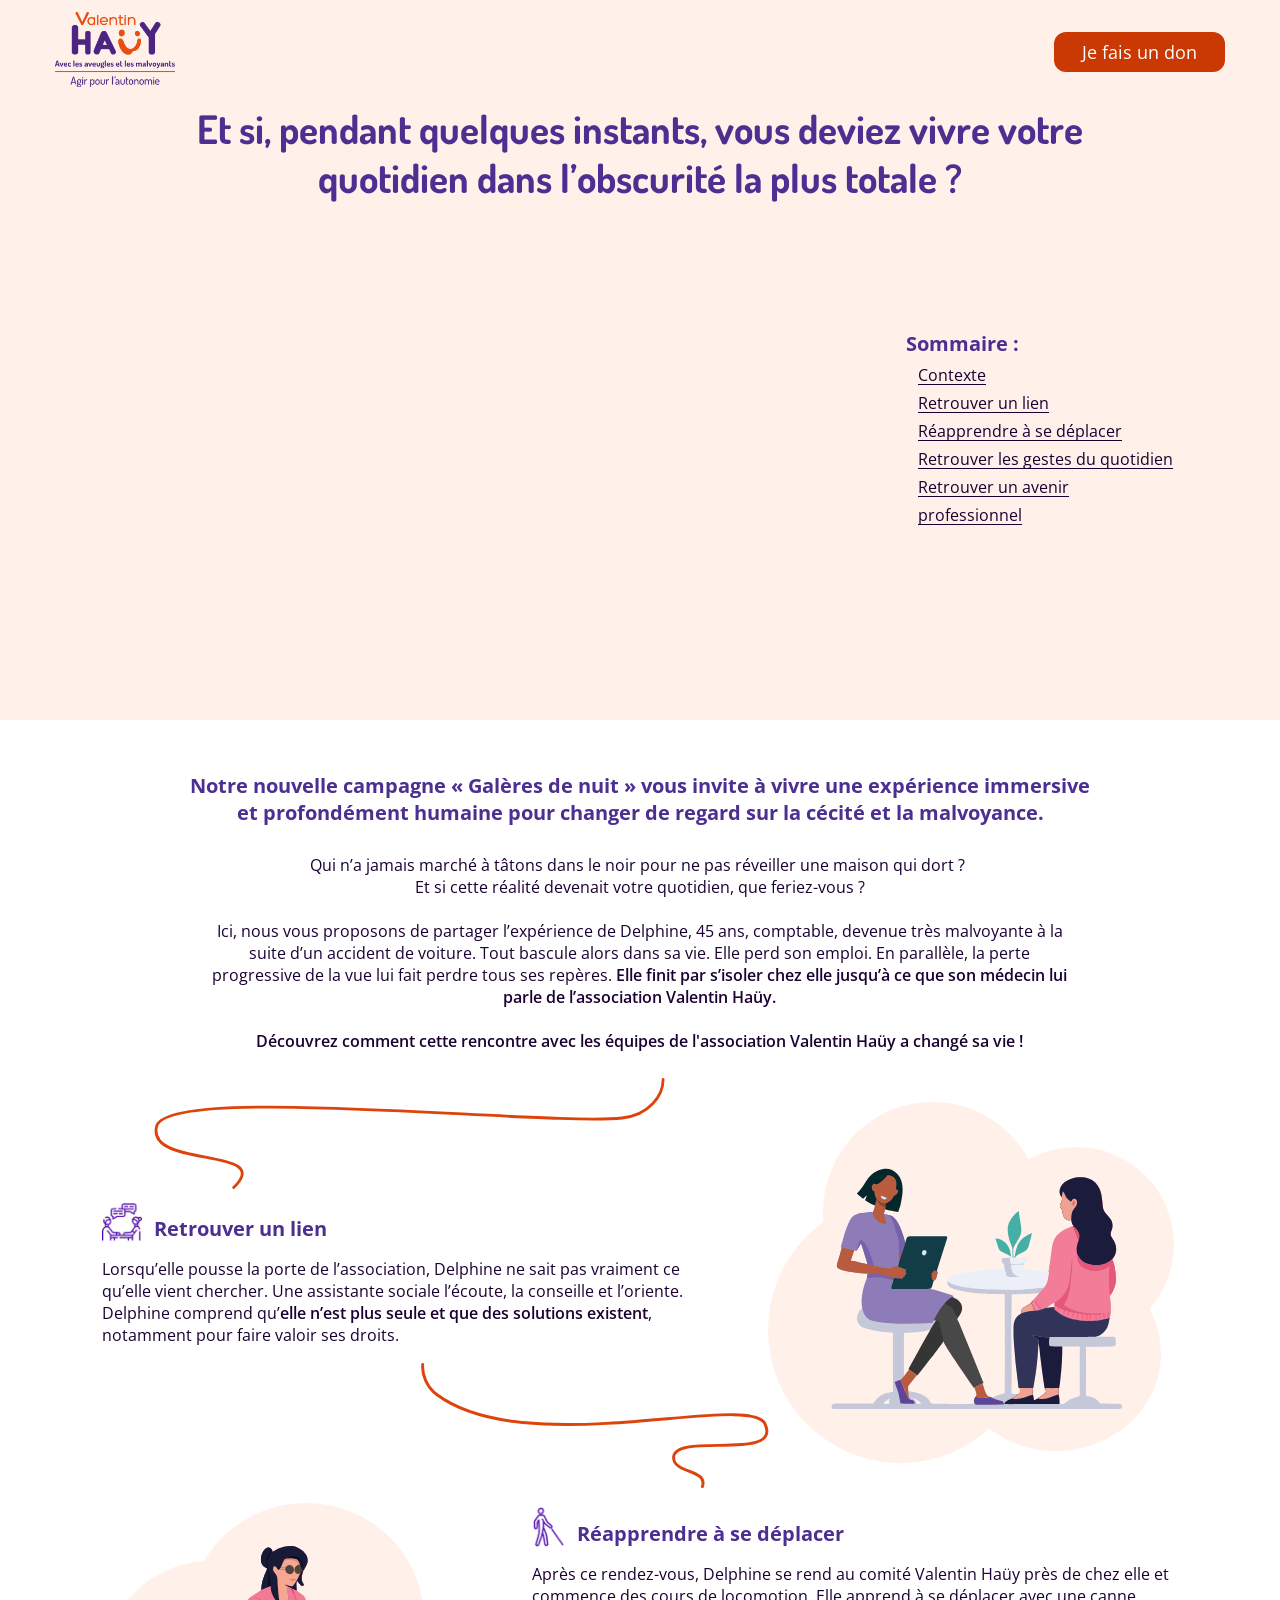
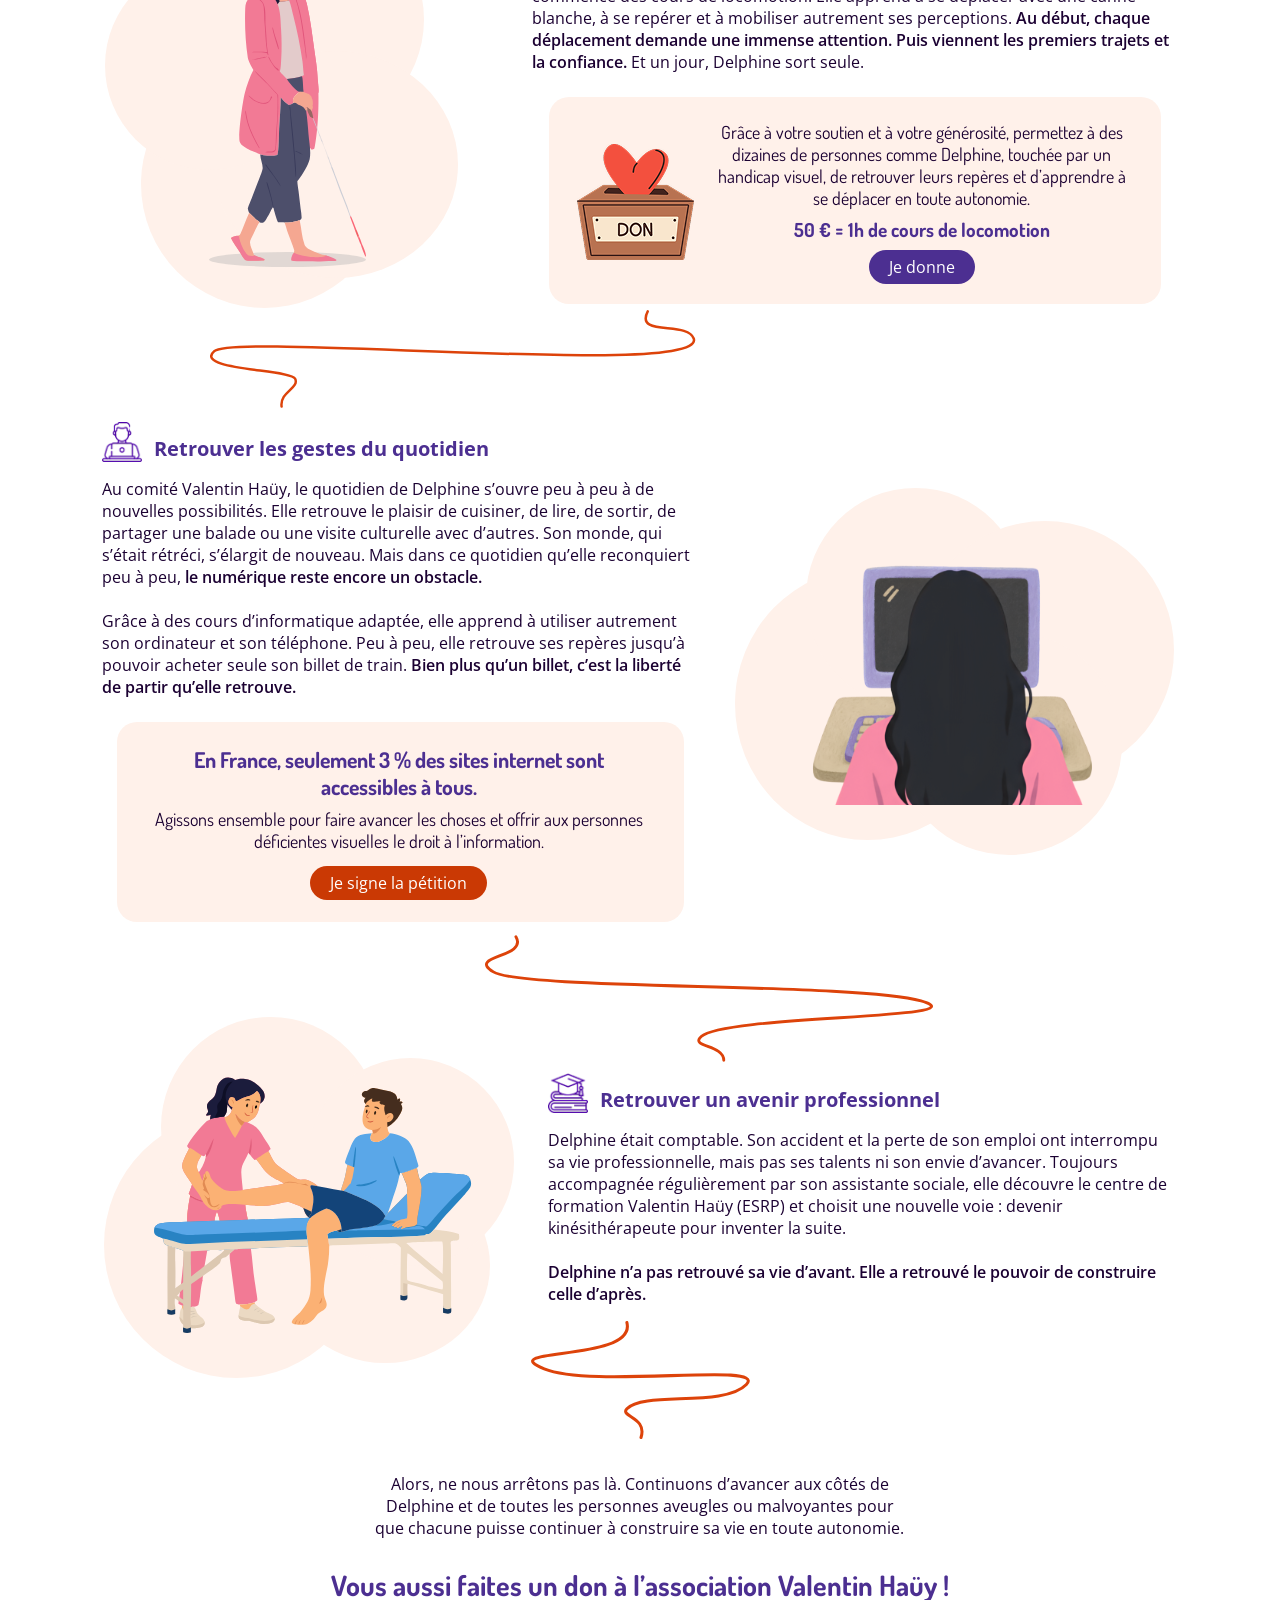
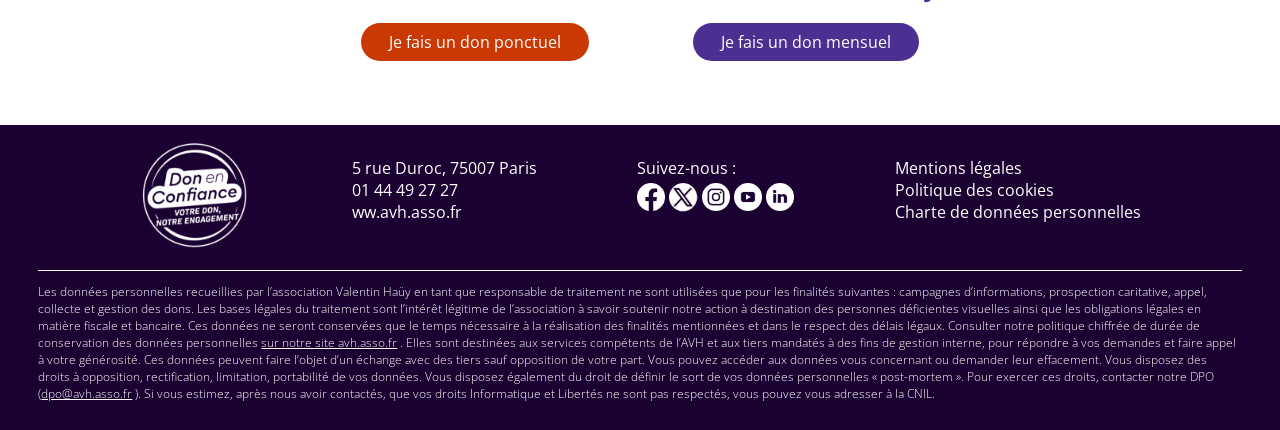
==== index.html @ 4e35b201 "Add files via upload" ====
<!DOCTYPE html>
<html lang="fr">
<head>
    <meta charset="UTF-8">
    <meta name="viewport" content="width=device-width, initial-scale=1.0">
    <link rel="preconnect" href="https://fonts.googleapis.com">
    <link rel="preconnect" href="https://fonts.gstatic.com" crossorigin>
    <link href="https://fonts.googleapis.com/css2?family=Open+Sans:ital,wght@0,300..800;1,300..800&display=swap" rel="stylesheet">
    <link href="https://fonts.googleapis.com/css2?family=Dosis:wght@200..800&display=swap" rel="stylesheet">
    <link rel="stylesheet" href="style.css">
    <link rel="stylesheet" href="footer/footer.css">
    <link rel="icon" href="assets/favicon.ico">

    <title>???? | Association Valentin Haüy</title>
    <meta
      name="description"
      content="????"
    />

    <!-- Google Tag Manager -->
    <script>(function(w,d,s,l,i){w[l]=w[l]||[];w[l].push({'gtm.start': new Date().getTime(),event:'gtm.js'});var f=d.getElementsByTagName(s)[0], j=d.createElement(s),dl=l!='dataLayer'?'&l='+l:'';j.async=true;j.src='https://www.googletagmanager.com/gtm.js?id='+i+dl;f.parentNode.insertBefore(j,f);})(window,document,'script','dataLayer','GTM-KRHSFTT');</script>
    <!-- End Google Tag Manager -->

    <!-- Matomo Tag Manager -->
    <script>
    var _mtm = window._mtm = window._mtm || [];
    _mtm.push({'mtm.startTime': (new Date().getTime()), 'event': 'mtm.Start'});
    (function() {
        var d=document, g=d.createElement('script'), s=d.getElementsByTagName('script')[0];
        g.async=true; g.src='https://cdn.matomo.cloud/avh.matomo.cloud/container_evc7kVnn.js'; s.parentNode.insertBefore(g,s);
    })();
    </script>
    <!-- End Matomo Tag Manager -->
</head>

<!-- Script pour le sommaire -->
<script>
document.addEventListener("DOMContentLoaded", () => {
    const hero = document.querySelector(".hero");
    const summary = document.querySelector(".summary");

    if (!hero || !summary) return;

    // Réserver l'espace occupé initialement par le sommaire
    const placeholder = document.createElement("div");
    placeholder.className = "summary-placeholder";

    summary.parentNode.insertBefore(placeholder, summary);

    function updatePlaceholderSize() {
        if (!summary.classList.contains("is-floating")) {
            placeholder.style.width = `${summary.offsetWidth}px`;
            placeholder.style.height = `${summary.offsetHeight}px`;
        }
    }

    window.addEventListener("resize", updatePlaceholderSize);

    // Création du bouton burger dans le sommaire existant
    const button = document.createElement("button");
    button.type = "button";
    button.className = "summary-toggle";
    button.setAttribute("aria-expanded", "false");
    button.setAttribute("aria-label", "Ouvrir le sommaire");

    button.innerHTML = `
        <span class="burger-icon" aria-hidden="true">
            <span></span>
            <span></span>
            <span></span>
        </span>
    `;

    summary.insertBefore(button, summary.firstChild);

    function closeMenu() {
        summary.classList.remove("is-open");
        button.setAttribute("aria-expanded", "false");
        button.setAttribute("aria-label", "Ouvrir le sommaire");
    }

    button.addEventListener("click", () => {
        const isOpen = summary.classList.toggle("is-open");

        button.setAttribute("aria-expanded", String(isOpen));
        button.setAttribute(
            "aria-label",
            isOpen ? "Fermer le sommaire" : "Ouvrir le sommaire"
        );
    });

    // Fermeture après sélection d'une section
    summary.querySelectorAll("a").forEach(link => {
        link.addEventListener("click", closeMenu);
    });

    // Fermeture avec la touche Échap
    document.addEventListener("keydown", event => {
        if (event.key === "Escape") {
            closeMenu();
        }
    });

    // Fermeture au clic en dehors du sommaire
    document.addEventListener("click", event => {
        if (!summary.contains(event.target)) {
            closeMenu();
        }
    });

    function updateSummary() {
        const heroBottom = hero.getBoundingClientRect().bottom;

        const threshold = window.innerHeight * 0.15;

        const shouldFloat = heroBottom < threshold;

        if (shouldFloat && !summary.classList.contains("is-floating")) {
            placeholder.style.width = `${summary.offsetWidth}px`;
            placeholder.style.height = `${summary.offsetHeight}px`;
        }

        summary.classList.toggle("is-floating", shouldFloat);
        placeholder.classList.toggle("is-active", shouldFloat);

        if (!shouldFloat) {
            closeMenu();
        }
    }

    window.addEventListener("scroll", updateSummary, {
        passive: true
    });

    window.addEventListener("resize", updateSummary);

    updateSummary();
});
</script>

<body>
    <!-- Google Tag Manager (noscript) -->
    <noscript><iframe src="https://www.googletagmanager.com/ns.html?id=GTM-KRHSFTT" height="0" width="0" style="display:none;visibility:hidden"></iframe></noscript>
    <!-- End Google Tag Manager (noscript) -->

    <header>
        <a href="https://www.avh.asso.fr/" target='_blank'><img class="logo" src="assets/logo_avh.png" alt="Association Valentin Haüy, avec les aveugles et les malvoyants. Agir pour l'autonomie ! Lien vers le site institutionnel" /></a>
        <a class="CTA" href="https://donner.avh.asso.fr/ponctuel/?from=W26GDN&utm_source=lp&utm_medium=organic&utm_campaign=vmv26">Je fais un don</a>
    </header>

    <main>
        <section class="hero">
            <h1>Et si, pendant quelques instants, vous deviez vivre votre quotidien dans l’obscurité la plus totale ?</h1>
            <div class="divHero">
                <div class="videoContainer">
                    <iframe src="https://www.youtube.com/embed/LuMFayewsgA?si=A-cmBnFm6BxBQWmS" title="YouTube video player" frameborder="0" allow="accelerometer; autoplay; clipboard-write; encrypted-media; gyroscope; picture-in-picture; web-share" referrerpolicy="strict-origin-when-cross-origin" allowfullscreen></iframe>  
                </div> 
                <div class="summary" id="summary">
                    <h2>Sommaire :</h2>
                    <ul>
                        <li><a href="#contexte">Contexte</a></li>
                        <li><a href="#refindLink">Retrouver un lien</a></li>
                        <li><a href="#reWalk">Réapprendre à se déplacer</a></li>
                        <li><a href="#reEverydayLife">Retrouver les gestes du quotidien</a></li>
                        <li><a href="#reWork">Retrouver un avenir professionnel</a></li>
                    </ul>
                </div>
            </div>
        </section>

        <section class="contexte" id="contexte">
            <p class="textTransition">
                Notre nouvelle campagne « Galères de nuit » vous invite à vivre une expérience immersive et profondément humaine pour changer de regard sur la cécité et la malvoyance.
            </p>
            <p>Qui n’a jamais marché à tâtons dans le noir pour ne pas réveiller une maison qui dort ? 
                <br>Et si cette réalité devenait votre quotidien, que feriez-vous ?
            <br>
            <br>Ici, nous vous proposons de partager l’expérience de Delphine, 45 ans, comptable, devenue très malvoyante à la suite d’un accident de voiture. Tout bascule alors dans sa vie. Elle perd son emploi. En parallèle, la perte progressive de la vue lui fait perdre tous ses repères. <span class="textGras">Elle finit par s’isoler chez elle jusqu’à ce que son médecin lui parle de l’association Valentin Haüy.</span>
            <br>
            <br>
            <span class="textGras">Découvrez comment cette rencontre avec les équipes de l'association Valentin Haüy a changé sa vie !</span></p>
        </section>

        <section class="refindLink" id="refindLink">
            <div class="textContainer">
                <div class="titleContainer">
                    <img src="assets/retrouverlien.png" alt="">
                    <h2>Retrouver un lien</h2>
                </div>
                <p>Lorsqu’elle pousse la porte de l’association, Delphine ne sait pas vraiment ce qu’elle vient chercher. Une assistante sociale l’écoute, la conseille et l’oriente. Delphine comprend qu’<span class="textGras">elle n’est plus seule et que des solutions existent</span>, notamment pour faire valoir ses droits.</p>
                <a href="#summary" class="skip-to-summary"> Retour au sommaire</a>
            </div>
            <img src="assets/illu_lien.svg" alt="" class="illu">
        </section>

        <section class="reWalk" id="reWalk">
            <img src="assets/illu_deplacer.svg" alt="" class="illu">
            <div class="textContainer">
                <div class="titleContainer">
                    <img src="assets/sedeplacer.png" alt="">
                    <h2>Réapprendre à se déplacer</h2>
                </div>
                <p>Après ce rendez-vous, Delphine se rend au comité Valentin Haüy près de chez elle et commence des cours de locomotion. Elle apprend à se déplacer avec une canne blanche, à se repérer et à mobiliser autrement ses perceptions. <span class="textGras">Au début, chaque déplacement demande une immense attention. Puis viennent les premiers trajets et la confiance.</span> Et un jour, Delphine sort seule.</p>
                <div class="donContainer">
                    <img src="assets/illu_don.png" alt="">
                    <div class="textDon">
                        <p>Grâce à votre soutien et à votre générosité, permettez à des dizaines de personnes comme Delphine, touchée par un handicap visuel, de retrouver leurs repères et d’apprendre à se déplacer en toute autonomie.</p>
                        <p class="equivalence">50 € = 1h de cours de locomotion</p>
                        <a href="https://donner.avh.asso.fr/ponctuel/?from=W26GDN&utm_source=lp&utm_medium=organic&utm_campaign=vmv26" class="CTA_secondaire CTA_violet">Je donne</a>
                    </div>
                </div>
                <a href="#summary" class="skip-to-summary"> Retour au sommaire</a>
            </div>
        </section>

        <section class="reEverydayLife" id="reEverydayLife">
            <div class="textContainer">
                <div class="titleContainer">
                    <img src="assets/gestesquotidien.png" alt="">
                    <h2>Retrouver les gestes du quotidien</h2>
                </div>
                <p>
                    Au comité Valentin Haüy, le quotidien de Delphine s’ouvre peu à peu à de nouvelles possibilités. Elle retrouve le plaisir de cuisiner, de lire, de sortir, de partager une balade ou une visite culturelle avec d’autres. Son monde, qui s’était rétréci, s’élargit de nouveau. Mais dans ce quotidien qu’elle reconquiert peu à peu, <span class="textGras">le numérique reste encore un obstacle.</span> 
                    <br>
                    <br>
                    Grâce à des cours d’informatique adaptée, elle apprend à utiliser autrement son ordinateur et son téléphone. Peu à peu, elle retrouve ses repères jusqu’à pouvoir acheter seule son billet de train. <span class="textGras">Bien plus qu’un billet, c’est la liberté de partir qu’elle retrouve.</span>
                </p>
                <div class="petitionContainer">
                    <p class="titlePetition">En France, seulement 3 % des sites internet sont accessibles à tous.</p>
                    <p>Agissons ensemble pour faire avancer les choses et offrir aux personnes déficientes visuelles le droit à l’information.</p>
                    <a href="https://sensibiliser.avh.asso.fr/moyen-age-captcha/?utm_source=lp&utm_medium=organic&utm_campaign=vmv26" class="CTA_secondaire CTA_orange">Je signe la pétition</a>
                </div>
                <a href="#summary" class="skip-to-summary"> Retour au sommaire</a>
            </div>
            <img src="assets/illu_quotidien.svg" alt="" class="illu">
        </section>

        <section class="reWork" id="reWork">
            <img src="assets/illu_work.svg" alt="" class="illu">
            <div class="textContainer">
                <div class="titleContainer">
                    <img src="assets/seformer.png" alt="">
                    <h2>Retrouver un avenir professionnel</h2>
                </div>
                <p>
                    Delphine était comptable. Son accident et la perte de son emploi ont interrompu sa vie professionnelle, mais pas ses talents ni son envie d’avancer. Toujours accompagnée régulièrement par son assistante sociale, elle découvre le centre de formation Valentin Haüy (ESRP) et choisit une nouvelle voie : devenir kinésithérapeute pour inventer la suite.
                    <br>
                    <br>
                    <span class="textGras">Delphine n’a pas retrouvé sa vie d’avant. Elle a retrouvé le pouvoir de construire celle d’après.</span>
                </p>
            </div>
        </section>

        <section class="action">
            <p>Alors, ne nous arrêtons pas là. Continuons d’avancer aux côtés de Delphine et de toutes les personnes aveugles ou malvoyantes pour que chacune puisse continuer à construire sa vie en toute autonomie.</p>
            <h2>Vous aussi faites un don à l’association Valentin Haüy !</h2>
            <div class="actionContainer">
                <a href="https://donner.avh.asso.fr/ponctuel/?from=W26GDN&utm_source=lp&utm_medium=organic&utm_campaign=vmv26" class="CTA_secondaire CTA_orange">Je fais un don ponctuel</a>
                <img src="assets/illu_Don.png" alt="">
                <a href="https://donner.avh.asso.fr/regulier/?from=W26GDN&utm_medium=lp&utm_source=organic&utm_campaign=vmv26" class="CTA_secondaire CTA_violet">Je fais un don mensuel</a>
            </div> 
        </section>
    </main>

    <footer data-include="footer/footer.html"></footer>

    <script>
        document.querySelectorAll('[data-include]').forEach(async element => {
            try {
                const response = await fetch(element.dataset.include);

                if (!response.ok) {
                    throw new Error(`Impossible de charger ${element.dataset.include}`);
                }

                element.innerHTML = await response.text();
            } catch (error) {
                console.error(error);
            }
        });
    </script>

</body>
</html>
---- style.css ----
:root {
    /* Variables couleurs */
    --color-white: #ffffff;
    --color-black: #1B0132;

    --color-orange: #CA3904;
    --color-orange-bg: #FFF1EA;

    --color-violet-1: #4C2F91;

    /* Variables typo */
    --typo-h1: 2.45rem;
    --typo-h2: 1.25rem;

    --typo-h1-mid:2.2rem;
    --typo-h1-tel: 1.7rem;
}

*,
*::after,
*::before {
    box-sizing: border-box;
    scroll-behavior: smooth;
}

body {
    margin: 0;
    font-family: "Open Sans", sans-serif;
    color: var(--color-black);
}

.textGras {
    font-weight: 600;
}

.skip-to-summary {
    position: absolute;
    width: 1px;
    height: 1px;
    padding: 0;
    margin: -1px;
    overflow: hidden;
    clip-path: inset(50%);
    white-space: nowrap;
    border: 0;
}

.skip-to-summary:focus {
    position: static;
    display: inline-block;
    width: auto;
    height: auto;
    margin: 12px 0;
    overflow: visible;
    clip-path: none;
    white-space: normal;
}


/* --- Header --- */
header {
    background-color: var(--color-orange-bg);
    display: flex;
    align-items: center;
    justify-content: space-between;
    padding: 12px 4.3% 12px 4.3%;
    position: sticky;
    top: 0;
    z-index: 10;
}

header img {
    width: 120px;
}

header .CTA {
    background-color: var(--color-orange);
    color: var(--color-white);
    text-decoration: none;
    border-radius: 12px;
    padding: 8px 28px;
    font-size: 1.125rem;
}

    /* Responsive */
    @media (max-width: 380px) {
        header .CTA {
            padding: 8px 16px;
            text-align: center;
        }

        header img {
            width: 100px;
        }
    }

    @media (max-width: 280px) {
        header {
            gap: 20px;
        }
    }
/* --- End Header --- */


/* --- Hero --- */
.hero {
    background-color: var(--color-orange-bg);
    padding: 0 100px 48px 100px;

}

h1 {
    font-family: "Dosis", sans-serif;
    font-size: var(--typo-h1);
    color: var(--color-violet-1);
    margin: auto;
    margin-top: 0;
    margin-bottom: 44px;
    text-align: center;
    width: 85%;
}

.divHero {
    display: flex;
    flex-direction: row;
    justify-content: center;
    align-items: flex-start;
    gap: 46px;
}

.videoContainer {
    width: 70%;
    aspect-ratio: 16 / 9;
}

.videoContainer iframe {
    border-radius: 15px;
    width: 100%;
    height: 98%;
}

.summary {
    width: 25%;
    margin-top: 84px;
}

.summary h2 {
    color: var(--color-violet-1);
    font-family: "Open Sans", sans-serif;
    font-size: 1.25rem;
    margin-top: 0;
    margin-bottom: 4px;
    width: fit-content;
}

.summary ul {
    margin: 0;
    list-style: none;
    padding-left: 12px;
}

.summary li a {
    text-decoration: underline;
    text-decoration-style: solid;
    text-decoration-thickness: 7%;
    text-underline-offset: 12%; /* 1.84px */
    color: var(--color-black);
    font-weight: 400;
    line-height: 28px;
}

/* Bouton burger : masqué dans le hero */
.summary-toggle {
    display: none;
}

/* Sommaire flottant fermé */
.summary.is-floating {
    position: fixed;
    top: 20%;
    right: 3%;
    transform: translateY(-50%);
    z-index: 1000;

    width: auto;
    max-width: calc(100vw - 24px);
    padding: 0;

    background: transparent;
    border-radius: 12px 0 0 12px;
    box-shadow: none;
}

/* Bouton burger */
.summary.is-floating .summary-toggle {
    display: flex;
    align-items: center;
    gap: 10px;

    padding: 12px;
    border: none;
    border-radius: 12px;

    background: #E7E1FA;
    color: var(--color-violet-1);

    font-family: "Open Sans", sans-serif;
    font-size: 14px;
    font-weight: 600;

    cursor: pointer;
    box-shadow: 0 4px 15px rgb(0 0 0 / 20%);
}

/* Icône burger */
.summary-toggle .burger-icon {
    display: flex;
    flex-direction: column;
    gap: 5px;
    flex-shrink: 0;
}

.summary-toggle .burger-icon span {
    display: block;
    width: 32px;
    height: 4px;
    background: currentColor;
    border-radius: 2px;
}

/* Sommaire replié : masquer le titre et les liens */
.summary.is-floating:not(.is-open) h2,
.summary.is-floating:not(.is-open) ul {
    display: none;
}

/* Sommaire déplié */
.summary.is-floating.is-open {
    width: 300px;
    padding: 16px 16px 20px 16px;
    background: white;
    border-radius: 12px;
    box-shadow: 0 4px 20px rgb(0 0 0 / 20%);
}

/* Bouton en haut du panneau ouvert */
.summary.is-floating.is-open .summary-toggle {
    width: 100%;
    justify-content: flex-start;
    border-radius: 8px;
    box-shadow: none;
    margin-bottom: 16px;
}

/* Conserver l'espace initial du sommaire */
.summary-placeholder {
    display: none;
    pointer-events: none;
}

.summary-placeholder.is-active {
    display: block;
}

    /* Responsive */
    @media (max-width: 1250px) {
        .hero {
            padding: 0 4.3% 48px 4.3%;
        }
    }

    @media (max-width: 1030px) {
        .hero {
            padding: 8px 4.3% 48px 4.3%;
        }

        h1 {
            font-size: var(--typo-h1-mid);
        }

        .videoContainer {
            width: 62%;
        }

        .summary {
            margin-top: 32px;
        }
    }

    @media (max-width: 935px) {
        .hero {
            padding: 12px 4.3% 48px 4.3%;
        }

        h1 {
            width: 100%;
        }

        .divHero {
            flex-direction: column;
            gap: 32px;
        }

        .videoContainer {
            width: 72%;
            margin: auto;
        }

        .summary {
            width: 80%;
            text-align: center;
            margin: auto;
        }

        .summary h2 {
            width: initial;
        }

        .summary.is-floating.is-open {
            text-align: left;
        }
    }

    @media (max-width: 800px) {
        .videoContainer {
            width: 90%;
        }
    }

    @media (max-width: 600px) {
        .hero {
            padding: 20px 4.3% 48px 4.3%;
        }

        h1 {
            font-size: var(--typo-h1-tel);
            margin-bottom: 32px;
        }

        .videoContainer {
            width: 100%;
        }
    }
    
/* --- End Hero --- */


/* --- Contexte --- */
.contexte {
    display: flex;
    padding: 52px 0 24px 0;
    flex-direction: column;
    align-items: center;
    gap: 28px;
    text-align: center;

    scroll-margin-top: 80px;
}

.contexte p {
    width: 56%;
    margin: 0;
}

.contexte .textTransition {
    color: var(--color-violet-1);
    text-align: center;
    font-family: "Open Sans", sans-serif;
    font-size: 1.25rem;
    font-weight: 700;
    width: 64%;
}

    /* Responsive */
    @media (max-width: 1300px) {
        .contexte p {
            width: 68%;
        }

        .contexte .textTransition {
            width: 72%;
        }
    }

    @media (max-width: 1030px) {
        .contexte {
            padding: 52px 4.3% 24px 4.3%;
        }

        .contexte p {
            width: 80%;
        }

        .contexte .textTransition {
            width: 96%;
        }
    }

    @media (max-width: 935px) {
        .contexte p {
            width: 96%;
        }

        .contexte .textTransition {
            width: 96%;
        }
    }

/* --- End Contexte --- */

.titleContainer {
    display: flex;
    gap: 12px;
    align-items: flex-end;
}

.titleContainer img {
    height: 40px;
}

h2 {
    font-size: var(--typo-h2);
    color: var(--color-violet-1);
    margin: 0;
}

.CTA_secondaire {
    padding: 6px 20px;
    border-radius: 42px;
    color: var(--color-white);
    text-decoration: none;
}

.CTA_orange {
    background-color: var(--color-orange);
}

.CTA_violet {
    background-color: var(--color-violet-1);
}

/* --- Retrouver lien --- */
.refindLink {
    display: flex;
    padding: 24px 8% 24px 8%;
    justify-content: space-between;
    align-items: center;
    position: relative;
    gap: 24px;

    scroll-margin-top: 20px;
}

.refindLink .textContainer {
    width: 56%;
}

.refindLink .textContainer::before {
    content: "";
    position: absolute;

    background-image: url("/assets/fils/fil1.svg");
    background-repeat: no-repeat;
    background-size: contain;
    background-position: center;

    width: 40vw;
    height: 115px;
    left: 12%;
    top: 0;
}

    /* Responsive */
    @media (max-width: 935px) {
        .refindLink {
            padding: 100px 8% 24px 8%;
            flex-direction: column-reverse;
        }

        .refindLink .textContainer {
            width: 85%;
        }

        .refindLink .textContainer::before {
            background-image: url("/assets/fils/fil1_tel.svg");
            width: 40vw;
            height: 90px;
            top: -4px;
            left: 30%;
        }
    }

    @media (max-width: 700px) {
        .refindLink .textContainer {
            width: 100%;
        }
    }

    @media (max-width: 550px) {
        .refindLink .illu {
            width: 90%;
        }

        .refindLink .textContainer::before {
            width: 52vw;
            left: 23%;
        }
    }
/* --- End Retrouver lien --- */

/* --- Réapprendre se déplacer --- */
.reWalk {
    display: flex;
    padding: 12px 8%;
    justify-content: space-between;
    align-items: center;
    gap: 32px;

    scroll-margin-top: 100px;
}

.reWalk .textContainer {
    width: 60%;
    position: relative;
}

.reWalk .textContainer::before {
    content: "";
    position: absolute;

    background-image: url("/assets/fils/fil2.svg");
    background-repeat: no-repeat;
    background-size: contain;
    background-position: center;

    width: 40vw;
    height: 125px;
    left: -30%;
    top: -144px;
}

.donContainer {
    background-color: var(--color-orange-bg);
    border-radius: 20px;
    display: flex;
    align-items: center;
    padding: 24px 32px 20px 28px;
    width: 95%;
    margin: auto;
    margin-top: 24px;
    gap: 20px;
}

.donContainer p {
    margin: 0;
    font-family: "Dosis", sans-serif;
    font-size: 1.125rem;
    text-align: center;
}

.textDon {
    display: flex;
    flex-direction: column;
    align-items: center;
    gap: 8px;
}

.donContainer p.equivalence {
    color: var(--color-violet-1);
    font-size: 1.2rem;
    font-weight: 700;
}

    /* Responsive */
    @media (max-width: 1115px) {
        .donContainer {
            padding: 20px 28px 24px 28px;
            flex-direction: column;
        }
    }

    @media (max-width: 935px) {
        .reWalk {
            flex-direction: column;
            gap: 24px;
            position: relative;
            padding-top: 80px;
        }

        .reWalk::before {
            content: "";
            position: absolute;

            background-image: url("/assets/fils/fil2_tel.svg");
            background-repeat: no-repeat;
            background-size: contain;
            background-position: center;

            width: 40vw;
            height: 90px;
            top: -20px;
            left: 30%;
        }

        .reWalk .textContainer {
            width: 85%;
        }

        .donContainer {
            margin-top: 32px;
        }

        .reWalk .textContainer::before {
            content: none;
        }
    }

    @media (max-width: 700px) {
        .reWalk .textContainer {
            width: 100%;
        }
    }

    @media (max-width: 470px) {
        .reWalk .illu {
            width: 90%;
        }
    }
/* --- End Réapprendre se déplacer --- */

/* --- Réapprendre gestes quotidien --- */
.reEverydayLife {
    display: flex;
    padding: 100px 8% 52px 8%;
    justify-content: space-between;
    align-items: center;
    gap: 32px;

    scroll-margin-top: 40px;
}

.reEverydayLife .textContainer {
    width: 56%;
    position: relative;
}

.reEverydayLife .textContainer::before {
    content: "";
    position: absolute;

    background-image: url("/assets/fils/fil3.svg");
    background-repeat: no-repeat;
    background-size: contain;
    background-position: center;

    width: 38vw;
    height: 115px;
    left: 18%;
    top: -120px;
}

.petitionContainer {
    background-color: var(--color-orange-bg);
    border-radius: 20px;
    padding: 24px 32px 28px 28px;
    width: 95%;
    margin: auto;
    margin-top: 24px;
    text-align: center;
}

.petitionContainer p {
    font-family: "Dosis", sans-serif;
    font-size: 1.125rem;
    margin: 0;
    margin-bottom: 20px;
}

.petitionContainer p.titlePetition {
    font-size: 1.35rem;
    font-weight: 700;
    color: var(--color-violet-1);
    margin-bottom: 8px;
}

    /* Responsive */
    @media (max-width: 1100px) {
        .reEverydayLife .illu {
            width: 44%;
        }
    }

    @media (max-width: 935px) {
        .reEverydayLife {
            flex-direction: column-reverse;
            gap: 24px;
            position: relative;
        }

        .reEverydayLife::before {
            content: "";
            position: absolute;

            background-image: url("/assets/fils/fil3_tel.svg");
            background-repeat: no-repeat;
            background-size: contain;
            background-position: center;

            width: 40vw;
            height: 90px;
            top: 0px;
            left: 30%;
        }

        .reEverydayLife .textContainer {
            width: 85%;
        }

        .reEverydayLife .textContainer::before {
            content: none;
        }

        .reEverydayLife .illu {
            width: auto;
        }

        .petitionContainer {
            margin-top: 32px;
        }

    }

    @media (max-width: 700px) {
        .reEverydayLife .textContainer {
            width: 100%;
        }
    }

    @media (max-width: 550px) {
        .reEverydayLife .illu {
            width: 90%;
        }

        .reEverydayLife::before {
            width: 55vw;
            height: 90px;
            top: 0;
            left: 23%;
        }
    }
/* --- End Réapprendre gestes quotidien --- */


/* --- Retrouver avenir pro --- */
.reWork {
    display: flex;
    padding: 40px 8%;
    justify-content: space-between;
    align-items: center;
    gap: 32px;

    scroll-margin-top: 40px;
}

.reWork .textContainer {
    width: 60%;
    position: relative;
}

.reWork .textContainer::before {
    content: "";
    position: absolute;

    background-image: url("/assets/fils/fil4.svg");
    background-repeat: no-repeat;
    background-size: contain;
    background-position: center;

    width: 35vw;
    height: 130px;
    left: -10%;
    top: -140px;
}

    /* Responsive */
    @media (max-width: 935px) {
        .reWork {
            flex-direction: column;
            gap: 24px;
            position: relative;
            padding-top: 80px;
        }

        .reWork::before {
            content: "";
            position: absolute;

            background-image: url("/assets/fils/fil4_tel.svg");
            background-repeat: no-repeat;
            background-size: contain;
            background-position: center;

            width: 40vw;
            height: 100px;
            top: -32px;
            left: 30%;
        }

        .reWork .textContainer {
            width: 85%;
        }

        .reWork .textContainer::before {
            content: none;
        }
    }

    @media (max-width: 700px) {
        .reWork .textContainer {
            width: 100%;
        }
    }

    @media (max-width: 550px) {
        .reWork .illu {
            width: 90%;
        }

        .reWork::before {
            width: 58vw;
            height: 100px;
            top: -32px;
            left: 21%;
        }
    }
/* --- End Retrouver avenir pro --- */

/* --- Action --- */
.action {
    display: flex;
    padding: 52px 8% 64px 8%;
    flex-direction: column;
    align-items: center;
    text-align: center;
    position: relative;
}

.action::before {
    content: "";
    position: absolute;

    background-image: url("/assets/fils/fil5.svg");
    background-repeat: no-repeat;
    background-size: contain;
    background-position: center;

    width: 35vw;
    height: 118px;
    top: -100px;
}

.action h2 {
    font-family: "Dosis", sans-serif;
    font-size: 1.75rem;
    margin-top: 28px;
    margin-bottom: 20px;
}

.action p {
    width: 50%;
    margin: 0;
}

.actionContainer {
    display: flex;
    align-items: center;
    gap: 52px;
}

.action .CTA_secondaire {
    padding: 8px 28px;
}

    /* Responsive */
    @media (max-width: 1200px) {
        .action::before {
            top: -80px;
        }
    }

    @media (max-width: 1030px) {
        .action::before {
            height: 96px;
            top: -60px;
        }

        .action p {
            width: 64%;
        }
    }

    @media (max-width: 935px) {
        .action::before {
            height: 80px;
            top: -40px;
        }

        .action p {
            width: 80%;
        }
    }

    @media (max-width: 700px) {
        .action p {
            width: 100%;
        }
    }

    @media (max-width: 635px) {
        .actionContainer {
            gap: 32px;
        }

        .action .CTA_secondaire {
            padding: 8px 24px;
        }
    }

    @media (max-width: 530px) {
        .action {
            padding: 60px 8% 64px 8%;
        }

        .action h2 {
            margin-bottom: 44px;
        }

        .actionContainer {
            flex-direction: column;
            gap: 20px;
        }

        .action img {
            width: 80px;
        }

        .action::before {
            height: 80px;
            top: -40px;
            width: 40vw;
        }
    }
/* --- End Action --- */
---- footer/footer.css ----
:root {
    /* Variables couleurs */
    --color-white: #ffffff;
    --color-black: #1B0132;
    --color-violet-footer: #1B0132;
}


/* Footer */
footer {
    background-color: var(--color-violet-footer);
    color: var(--color-white);
    padding: 16px 3%;
}

footer .footerLinks {
    display: flex;
    justify-content: space-evenly;
}

footer .footerLinks nav ul {
    list-style: none;
    padding-left: 0;
}

footer .footerLinks .social ul {
    display: flex;
    gap: 4px;
    margin-top: 4px;
}

footer .footerLinks .social p {
    margin-bottom: 4px;
}

footer .footerLinks a {
    color: var(--color-white);
    text-decoration: none;
}

footer .footerLinks a:hover {
    text-decoration: underline 1px var(--color-white);
}

    /* Responsive */
    @media (max-width: 850px) {
        footer {
            padding-top: 24px;
        }

        footer .footerLinks {
            flex-direction: column;
            align-items: center;
        }

        footer nav {
            text-align: center;
        }
    }


footer .rgpd {
    font-size: 0.75rem;
    font-weight: 100;
    border-top: 1px solid var(--color-white);
    margin-top: 18px;
}

footer .rgpd a {
    color: var(--color-white);
    text-decoration: underline 1px var(--color-white);
}
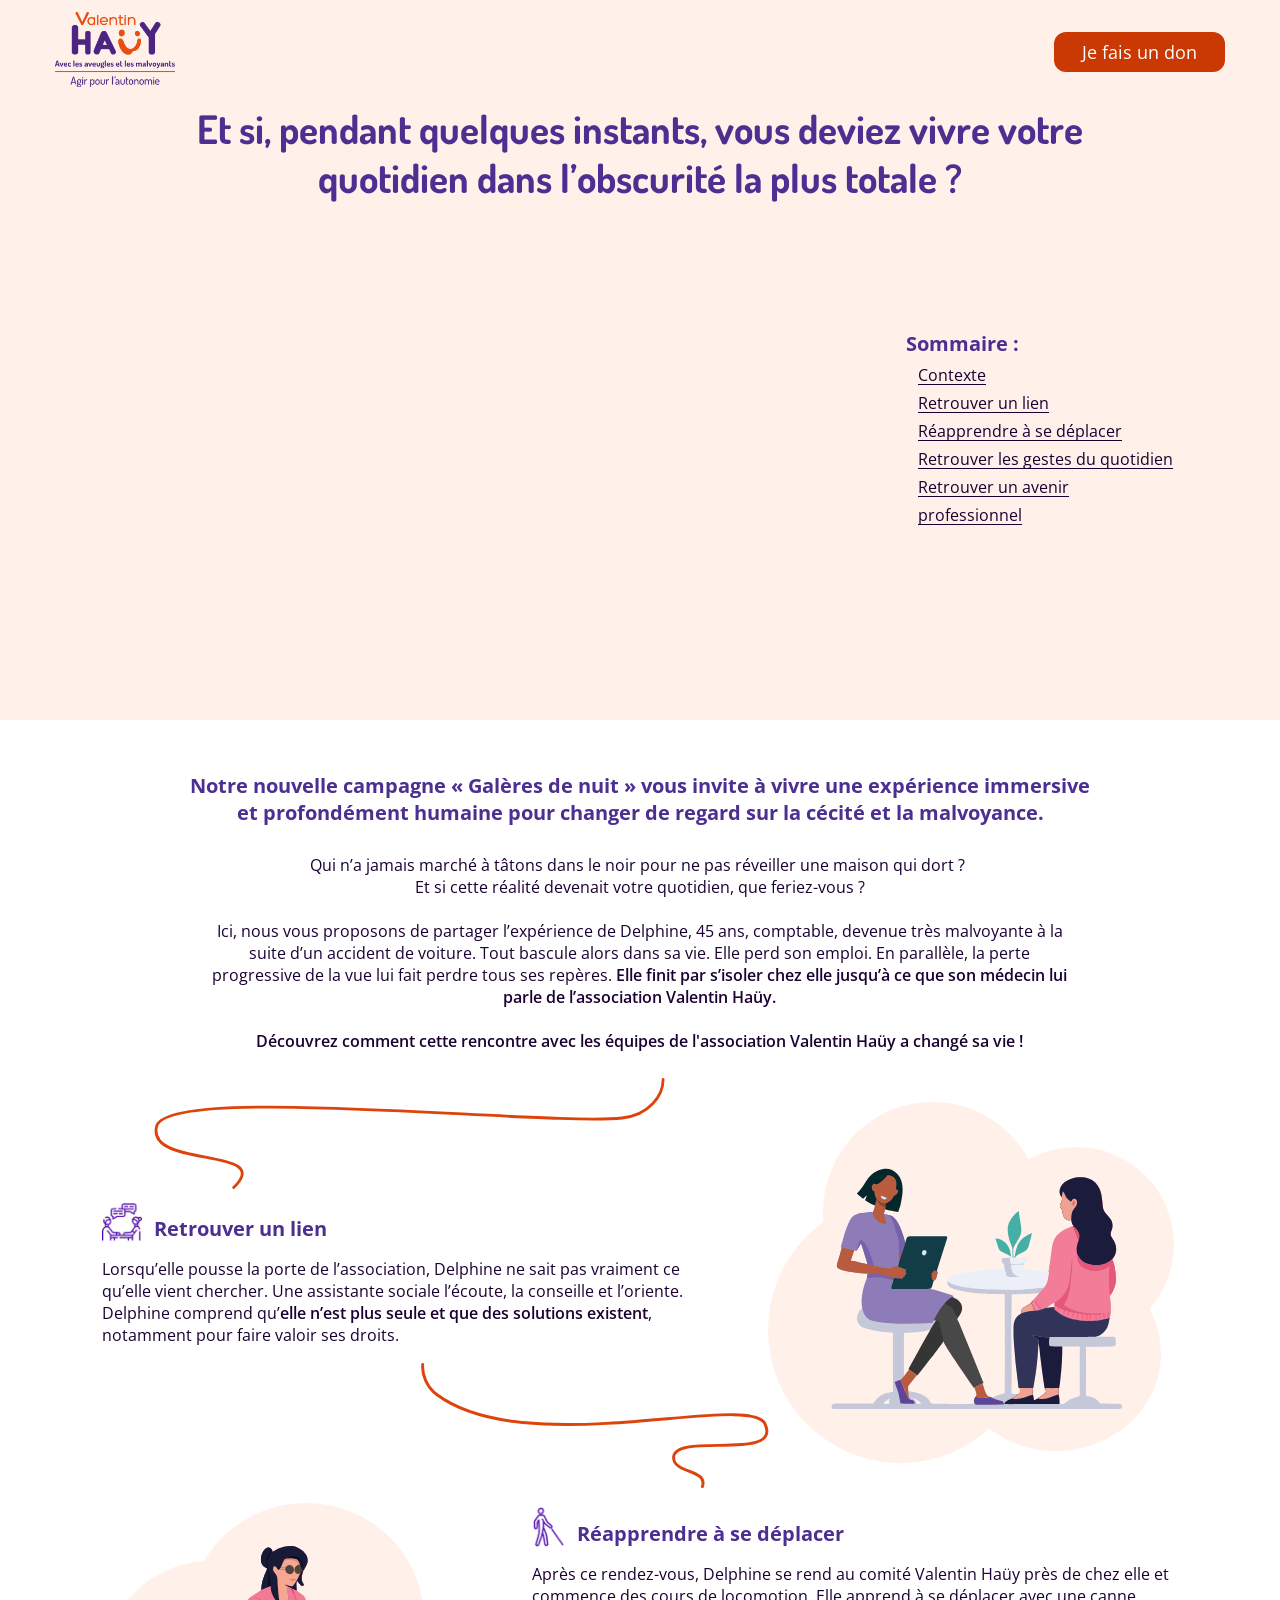
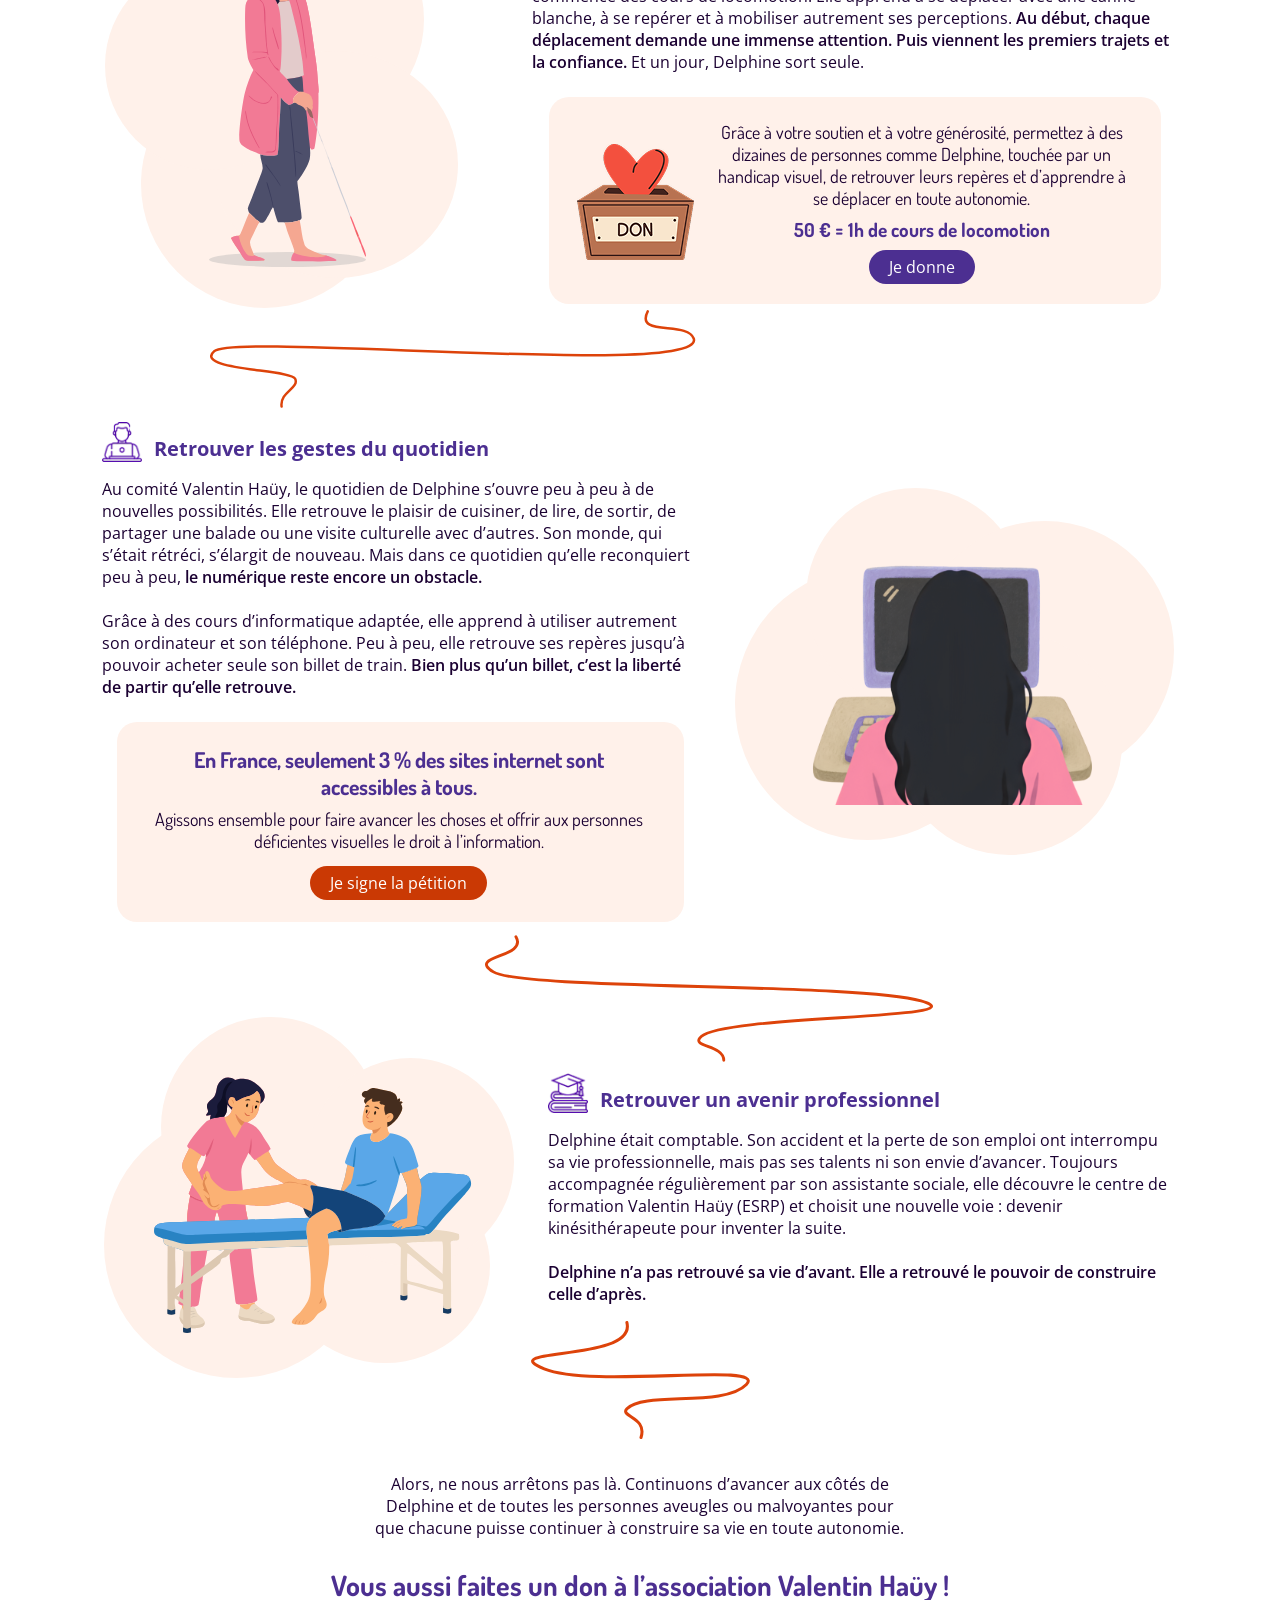
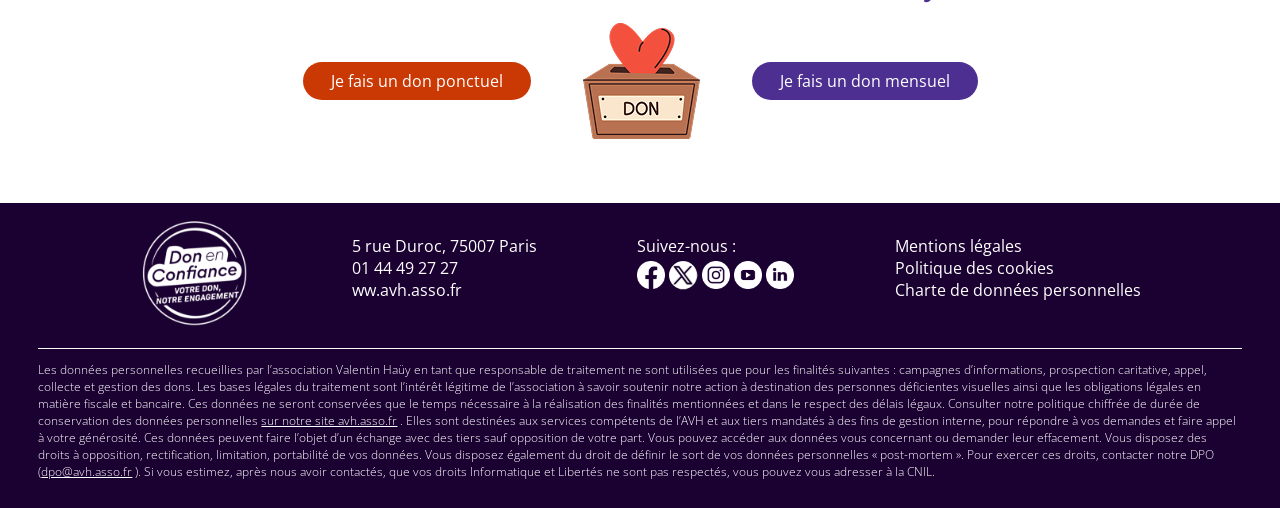
==== commit 15080bd0: "Update index.html" ====
--- a/index.html
+++ b/index.html
@@ -256,7 +256,7 @@
             <h2>Vous aussi faites un don à l’association Valentin Haüy !</h2>
             <div class="actionContainer">
                 <a href="https://donner.avh.asso.fr/ponctuel/?from=W26GDN&utm_source=lp&utm_medium=organic&utm_campaign=vmv26" class="CTA_secondaire CTA_orange">Je fais un don ponctuel</a>
-                <img src="assets/illu_Don.png" alt="">
+                <img src="assets/illu_don.png" alt="">
                 <a href="https://donner.avh.asso.fr/regulier/?from=W26GDN&utm_medium=lp&utm_source=organic&utm_campaign=vmv26" class="CTA_secondaire CTA_violet">Je fais un don mensuel</a>
             </div> 
         </section>
@@ -281,4 +281,4 @@
     </script>
 
 </body>
-</html>+</html>
--- a/style.css
+++ b/style.css
@@ -459,7 +459,7 @@
     content: "";
     position: absolute;
 
-    background-image: url("/assets/fils/fil1.svg");
+    background-image: url("./assets/fils/fil1.svg");
     background-repeat: no-repeat;
     background-size: contain;
     background-position: center;
@@ -482,7 +482,7 @@
         }
 
         .refindLink .textContainer::before {
-            background-image: url("/assets/fils/fil1_tel.svg");
+            background-image: url("./assets/fils/fil1_tel.svg");
             width: 40vw;
             height: 90px;
             top: -4px;
@@ -528,7 +528,7 @@
     content: "";
     position: absolute;
 
-    background-image: url("/assets/fils/fil2.svg");
+    background-image: url("./assets/fils/fil2.svg");
     background-repeat: no-repeat;
     background-size: contain;
     background-position: center;
@@ -591,7 +591,7 @@
             content: "";
             position: absolute;
 
-            background-image: url("/assets/fils/fil2_tel.svg");
+            background-image: url("./assets/fils/fil2_tel.svg");
             background-repeat: no-repeat;
             background-size: contain;
             background-position: center;
@@ -648,7 +648,7 @@
     content: "";
     position: absolute;
 
-    background-image: url("/assets/fils/fil3.svg");
+    background-image: url("./assets/fils/fil3.svg");
     background-repeat: no-repeat;
     background-size: contain;
     background-position: center;
@@ -701,7 +701,7 @@
             content: "";
             position: absolute;
 
-            background-image: url("/assets/fils/fil3_tel.svg");
+            background-image: url("./assets/fils/fil3_tel.svg");
             background-repeat: no-repeat;
             background-size: contain;
             background-position: center;
@@ -771,7 +771,7 @@
     content: "";
     position: absolute;
 
-    background-image: url("/assets/fils/fil4.svg");
+    background-image: url("./assets/fils/fil4.svg");
     background-repeat: no-repeat;
     background-size: contain;
     background-position: center;
@@ -795,7 +795,7 @@
             content: "";
             position: absolute;
 
-            background-image: url("/assets/fils/fil4_tel.svg");
+            background-image: url("./assets/fils/fil4_tel.svg");
             background-repeat: no-repeat;
             background-size: contain;
             background-position: center;
@@ -849,7 +849,7 @@
     content: "";
     position: absolute;
 
-    background-image: url("/assets/fils/fil5.svg");
+    background-image: url("./assets/fils/fil5.svg");
     background-repeat: no-repeat;
     background-size: contain;
     background-position: center;
@@ -950,4 +950,4 @@
             width: 40vw;
         }
     }
-/* --- End Action --- */+/* --- End Action --- */
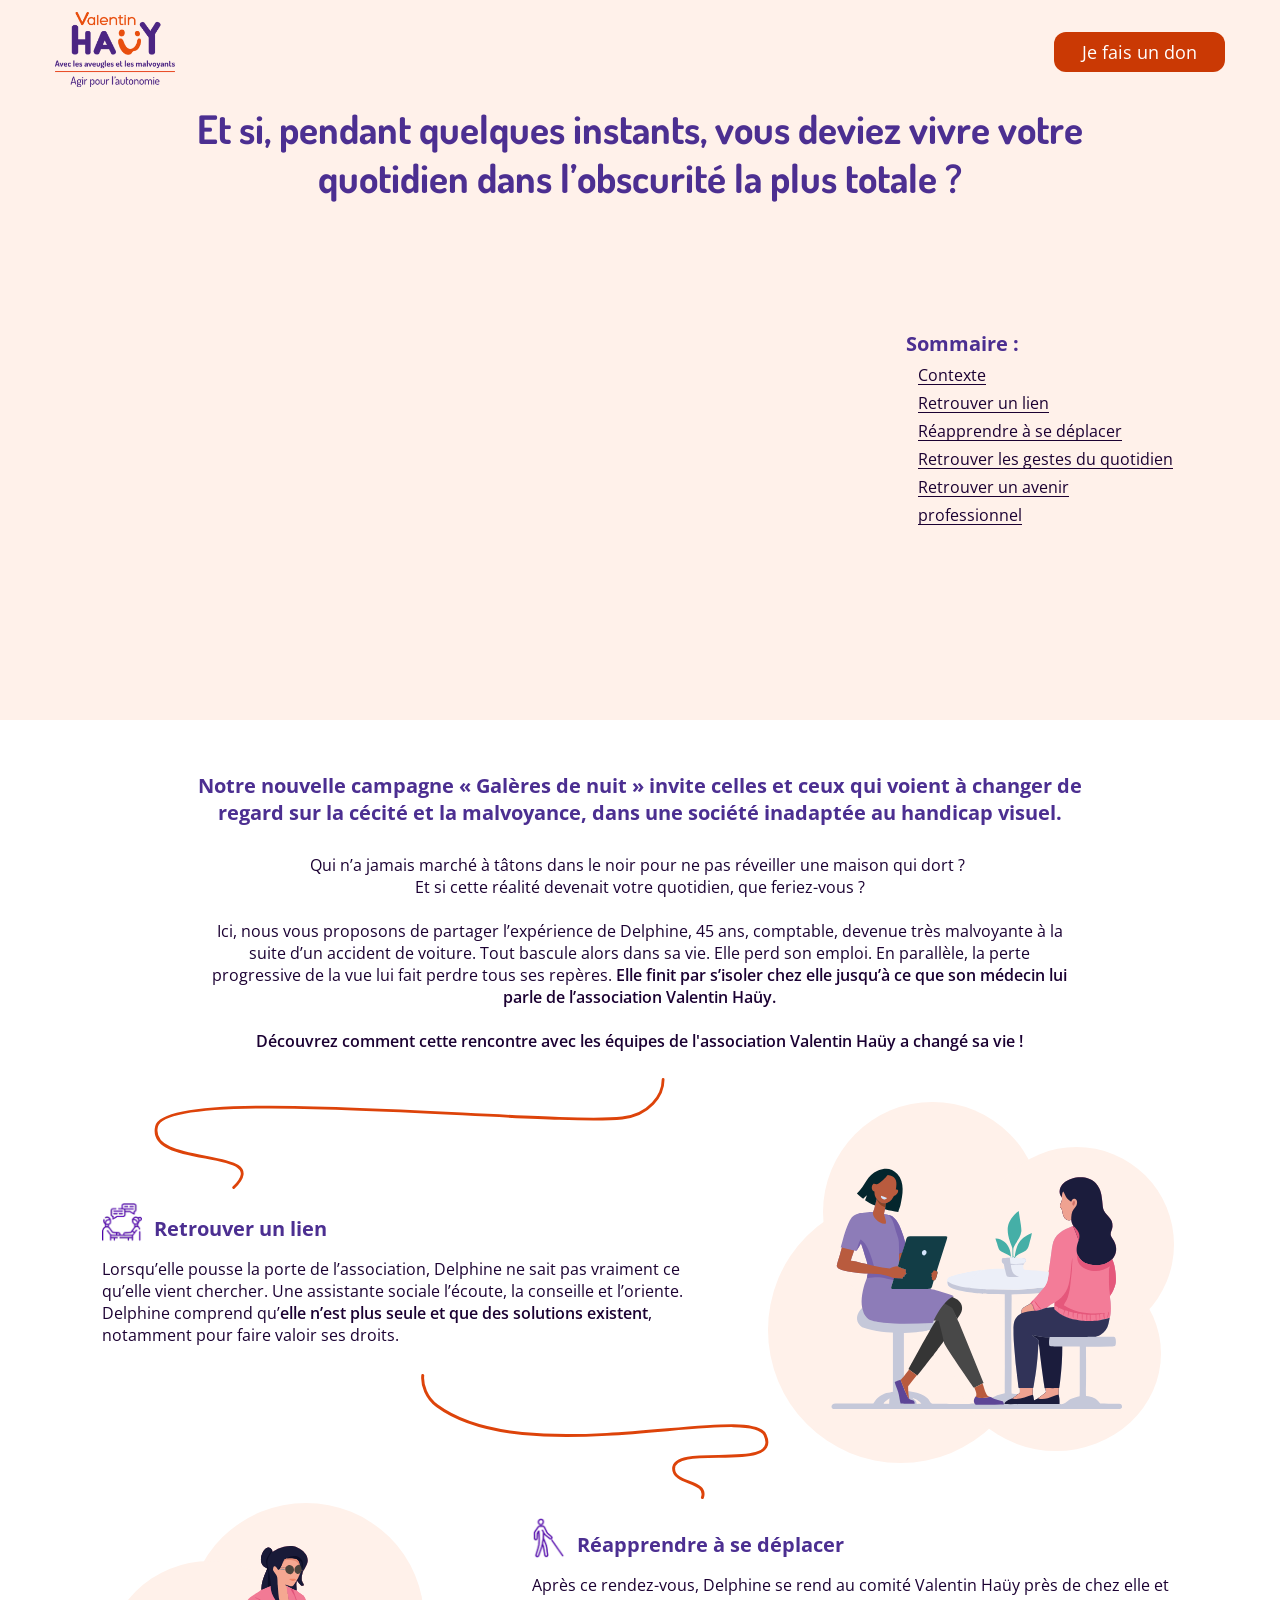
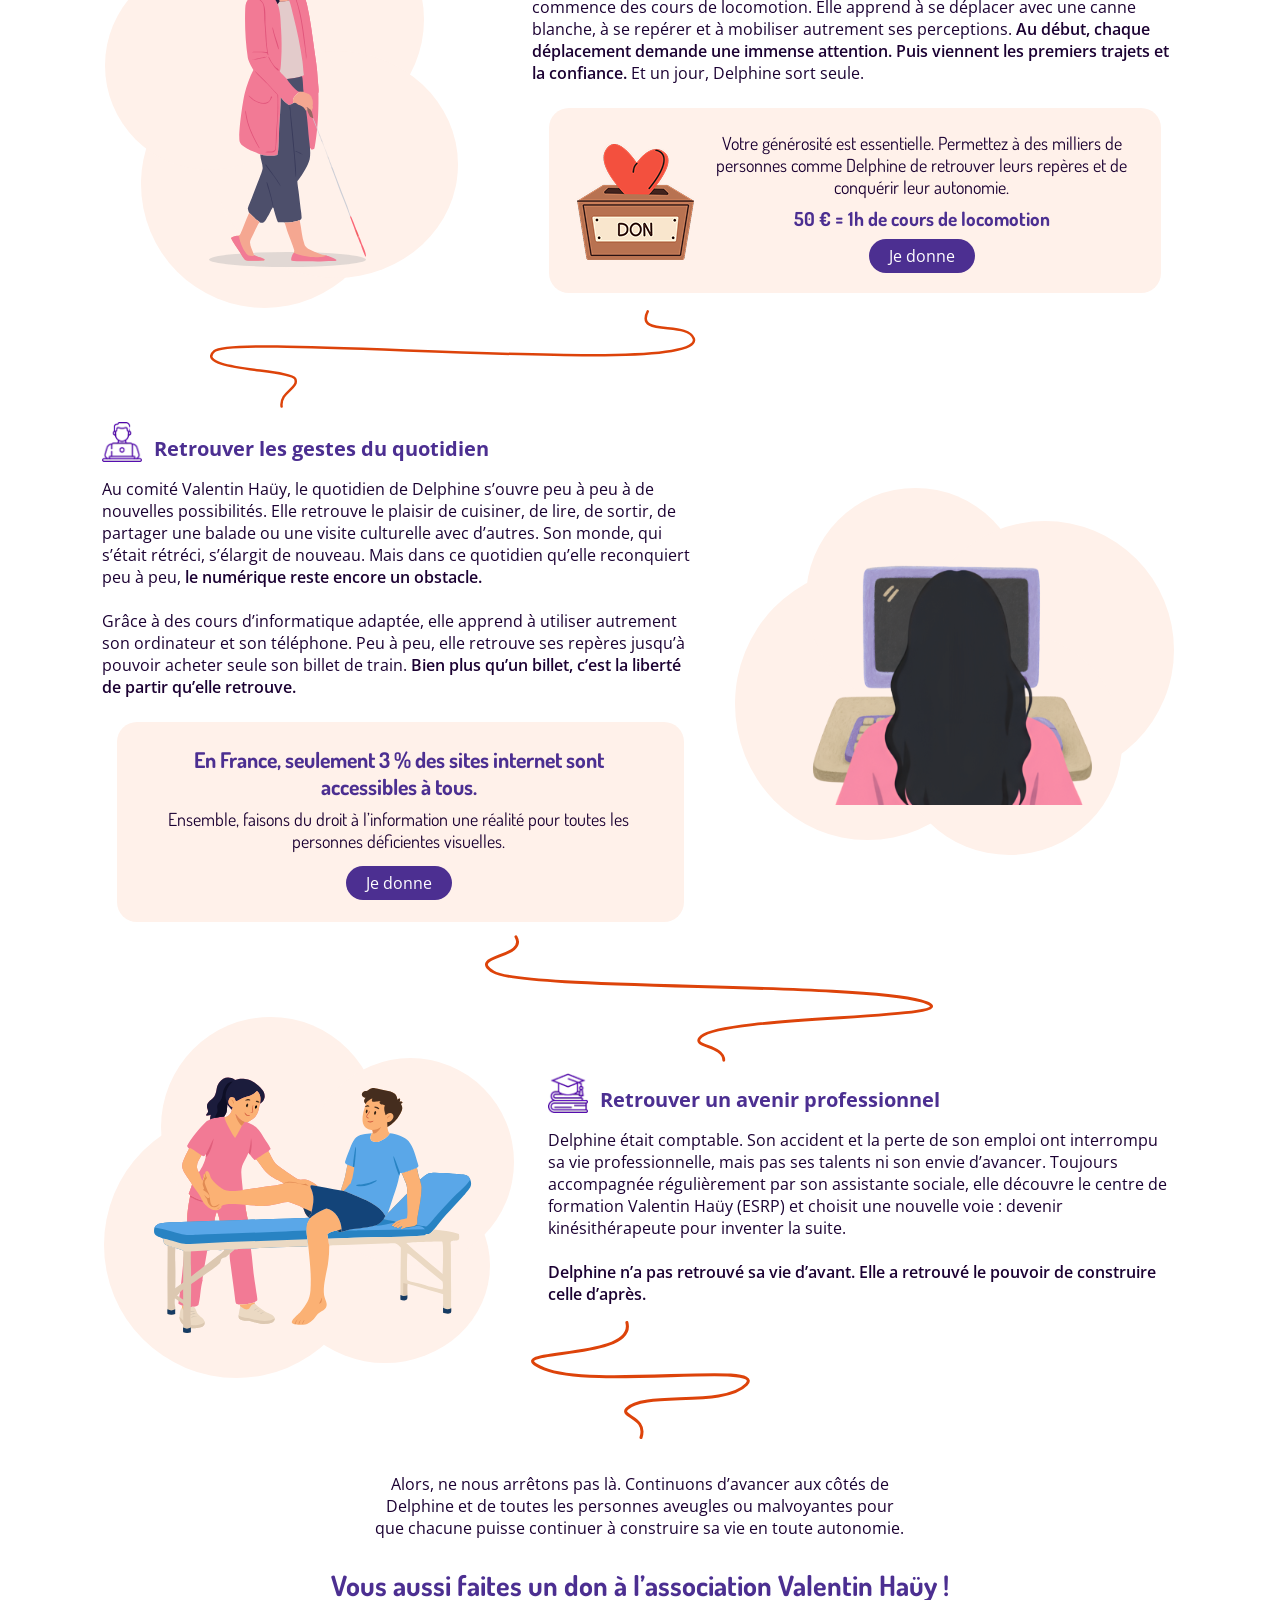
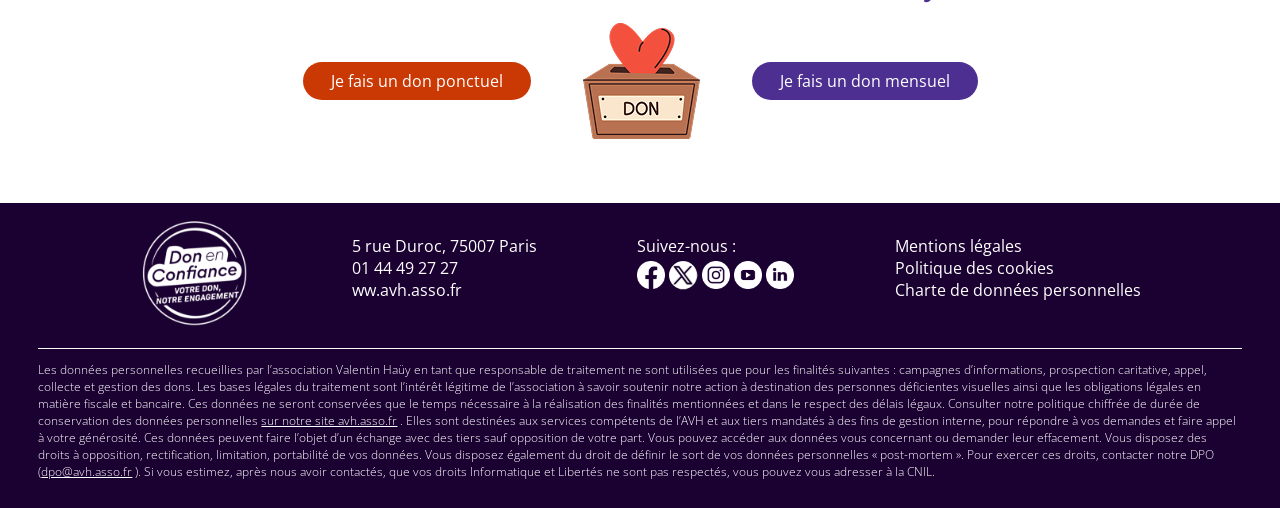
==== commit 9f2b3559: "Add files via upload" ====
--- a/index.html
+++ b/index.html
@@ -11,10 +11,10 @@
     <link rel="stylesheet" href="footer/footer.css">
     <link rel="icon" href="assets/favicon.ico">
 
-    <title>???? | Association Valentin Haüy</title>
+    <title>Agir pour l’autonomie | Association Valentin Haüy</title>
     <meta
       name="description"
-      content="????"
+      content="Découvrez les actions de l’association Valentin Haüy en faveur de l’autonomie des personnes aveugles et malvoyantes."
     />
 
     <!-- Google Tag Manager -->
@@ -145,7 +145,7 @@
 
     <header>
         <a href="https://www.avh.asso.fr/" target='_blank'><img class="logo" src="assets/logo_avh.png" alt="Association Valentin Haüy, avec les aveugles et les malvoyants. Agir pour l'autonomie ! Lien vers le site institutionnel" /></a>
-        <a class="CTA" href="https://donner.avh.asso.fr/ponctuel/?from=W26GDN&utm_source=lp&utm_medium=organic&utm_campaign=vmv26">Je fais un don</a>
+        <a class="CTA" href="https://donner.avh.asso.fr/ponctuel/?from=W26GDN&utm_source=lp&utm_medium=organic&utm_campaign=vmv26" target='_blank'>Je fais un don</a>
     </header>
 
     <main>
@@ -170,7 +170,7 @@
 
         <section class="contexte" id="contexte">
             <p class="textTransition">
-                Notre nouvelle campagne « Galères de nuit » vous invite à vivre une expérience immersive et profondément humaine pour changer de regard sur la cécité et la malvoyance.
+                Notre nouvelle campagne « Galères de nuit » invite celles et ceux qui voient à changer de regard sur la cécité et la malvoyance, dans une société inadaptée au handicap visuel.
             </p>
             <p>Qui n’a jamais marché à tâtons dans le noir pour ne pas réveiller une maison qui dort ? 
                 <br>Et si cette réalité devenait votre quotidien, que feriez-vous ?
@@ -204,9 +204,9 @@
                 <div class="donContainer">
                     <img src="assets/illu_don.png" alt="">
                     <div class="textDon">
-                        <p>Grâce à votre soutien et à votre générosité, permettez à des dizaines de personnes comme Delphine, touchée par un handicap visuel, de retrouver leurs repères et d’apprendre à se déplacer en toute autonomie.</p>
+                        <p>Votre générosité est essentielle. Permettez à des milliers de personnes comme Delphine de retrouver leurs repères et de conquérir leur autonomie.</p>
                         <p class="equivalence">50 € = 1h de cours de locomotion</p>
-                        <a href="https://donner.avh.asso.fr/ponctuel/?from=W26GDN&utm_source=lp&utm_medium=organic&utm_campaign=vmv26" class="CTA_secondaire CTA_violet">Je donne</a>
+                        <a href="https://donner.avh.asso.fr/ponctuel/?from=W26GDN&utm_source=lp&utm_medium=organic&utm_campaign=vmv26" class="CTA_secondaire CTA_violet" target='_blank'>Je donne</a>
                     </div>
                 </div>
                 <a href="#summary" class="skip-to-summary"> Retour au sommaire</a>
@@ -227,8 +227,8 @@
                 </p>
                 <div class="petitionContainer">
                     <p class="titlePetition">En France, seulement 3 % des sites internet sont accessibles à tous.</p>
-                    <p>Agissons ensemble pour faire avancer les choses et offrir aux personnes déficientes visuelles le droit à l’information.</p>
-                    <a href="https://sensibiliser.avh.asso.fr/moyen-age-captcha/?utm_source=lp&utm_medium=organic&utm_campaign=vmv26" class="CTA_secondaire CTA_orange">Je signe la pétition</a>
+                    <p>Ensemble, faisons du droit à l’information une réalité pour toutes les personnes déficientes visuelles.</p>
+                    <a href="https://donner.avh.asso.fr/ponctuel/?from=W26GDN&utm_source=lp&utm_medium=organic&utm_campaign=vmv26" class="CTA_secondaire CTA_violet" target='_blank'>Je donne</a>
                 </div>
                 <a href="#summary" class="skip-to-summary"> Retour au sommaire</a>
             </div>
@@ -255,9 +255,9 @@
             <p>Alors, ne nous arrêtons pas là. Continuons d’avancer aux côtés de Delphine et de toutes les personnes aveugles ou malvoyantes pour que chacune puisse continuer à construire sa vie en toute autonomie.</p>
             <h2>Vous aussi faites un don à l’association Valentin Haüy !</h2>
             <div class="actionContainer">
-                <a href="https://donner.avh.asso.fr/ponctuel/?from=W26GDN&utm_source=lp&utm_medium=organic&utm_campaign=vmv26" class="CTA_secondaire CTA_orange">Je fais un don ponctuel</a>
+                <a href="https://donner.avh.asso.fr/ponctuel/?from=W26GDN&utm_source=lp&utm_medium=organic&utm_campaign=vmv26" class="CTA_secondaire CTA_orange" target='_blank'>Je fais un don ponctuel</a>
                 <img src="assets/illu_don.png" alt="">
-                <a href="https://donner.avh.asso.fr/regulier/?from=W26GDN&utm_medium=lp&utm_source=organic&utm_campaign=vmv26" class="CTA_secondaire CTA_violet">Je fais un don mensuel</a>
+                <a href="https://donner.avh.asso.fr/regulier/?from=W26GDN&utm_medium=lp&utm_source=organic&utm_campaign=vmv26" class="CTA_secondaire CTA_violet" target='_blank'>Je fais un don mensuel</a>
             </div> 
         </section>
     </main>
@@ -281,4 +281,4 @@
     </script>
 
 </body>
-</html>
+</html>
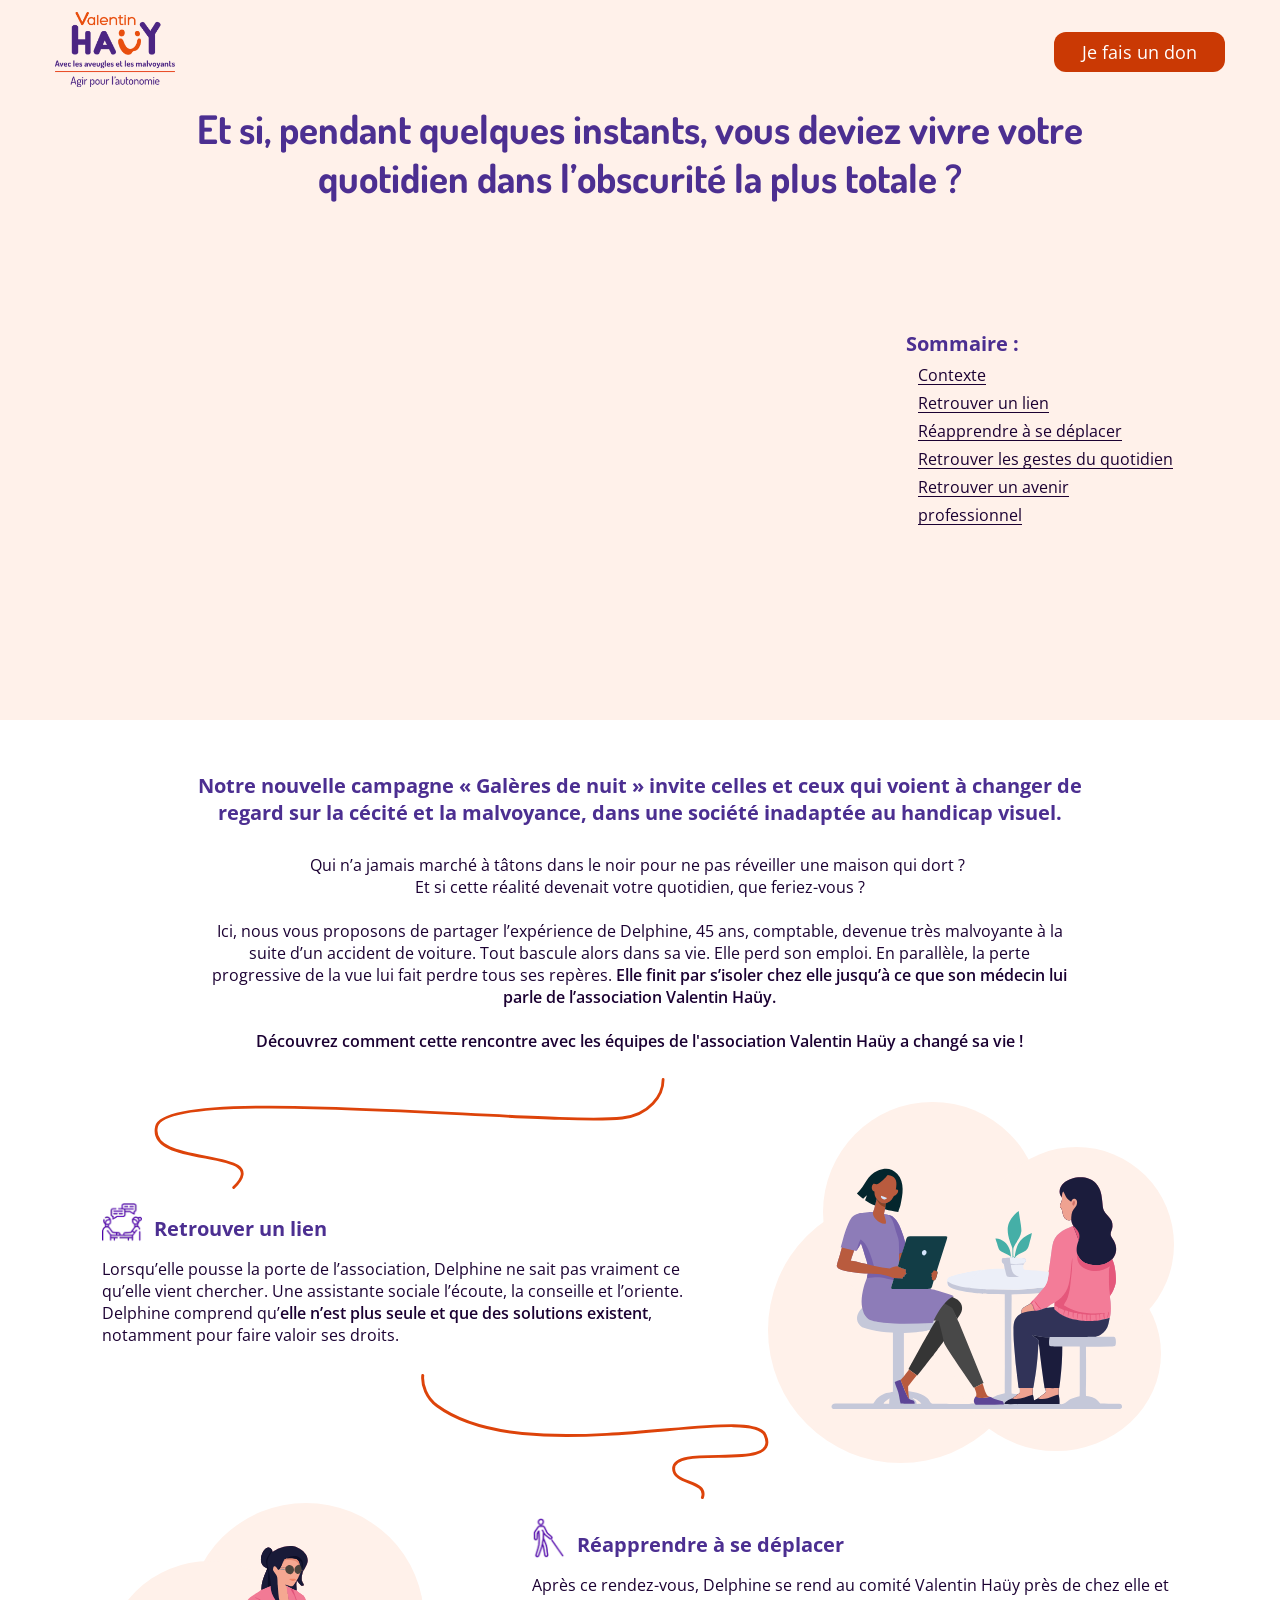
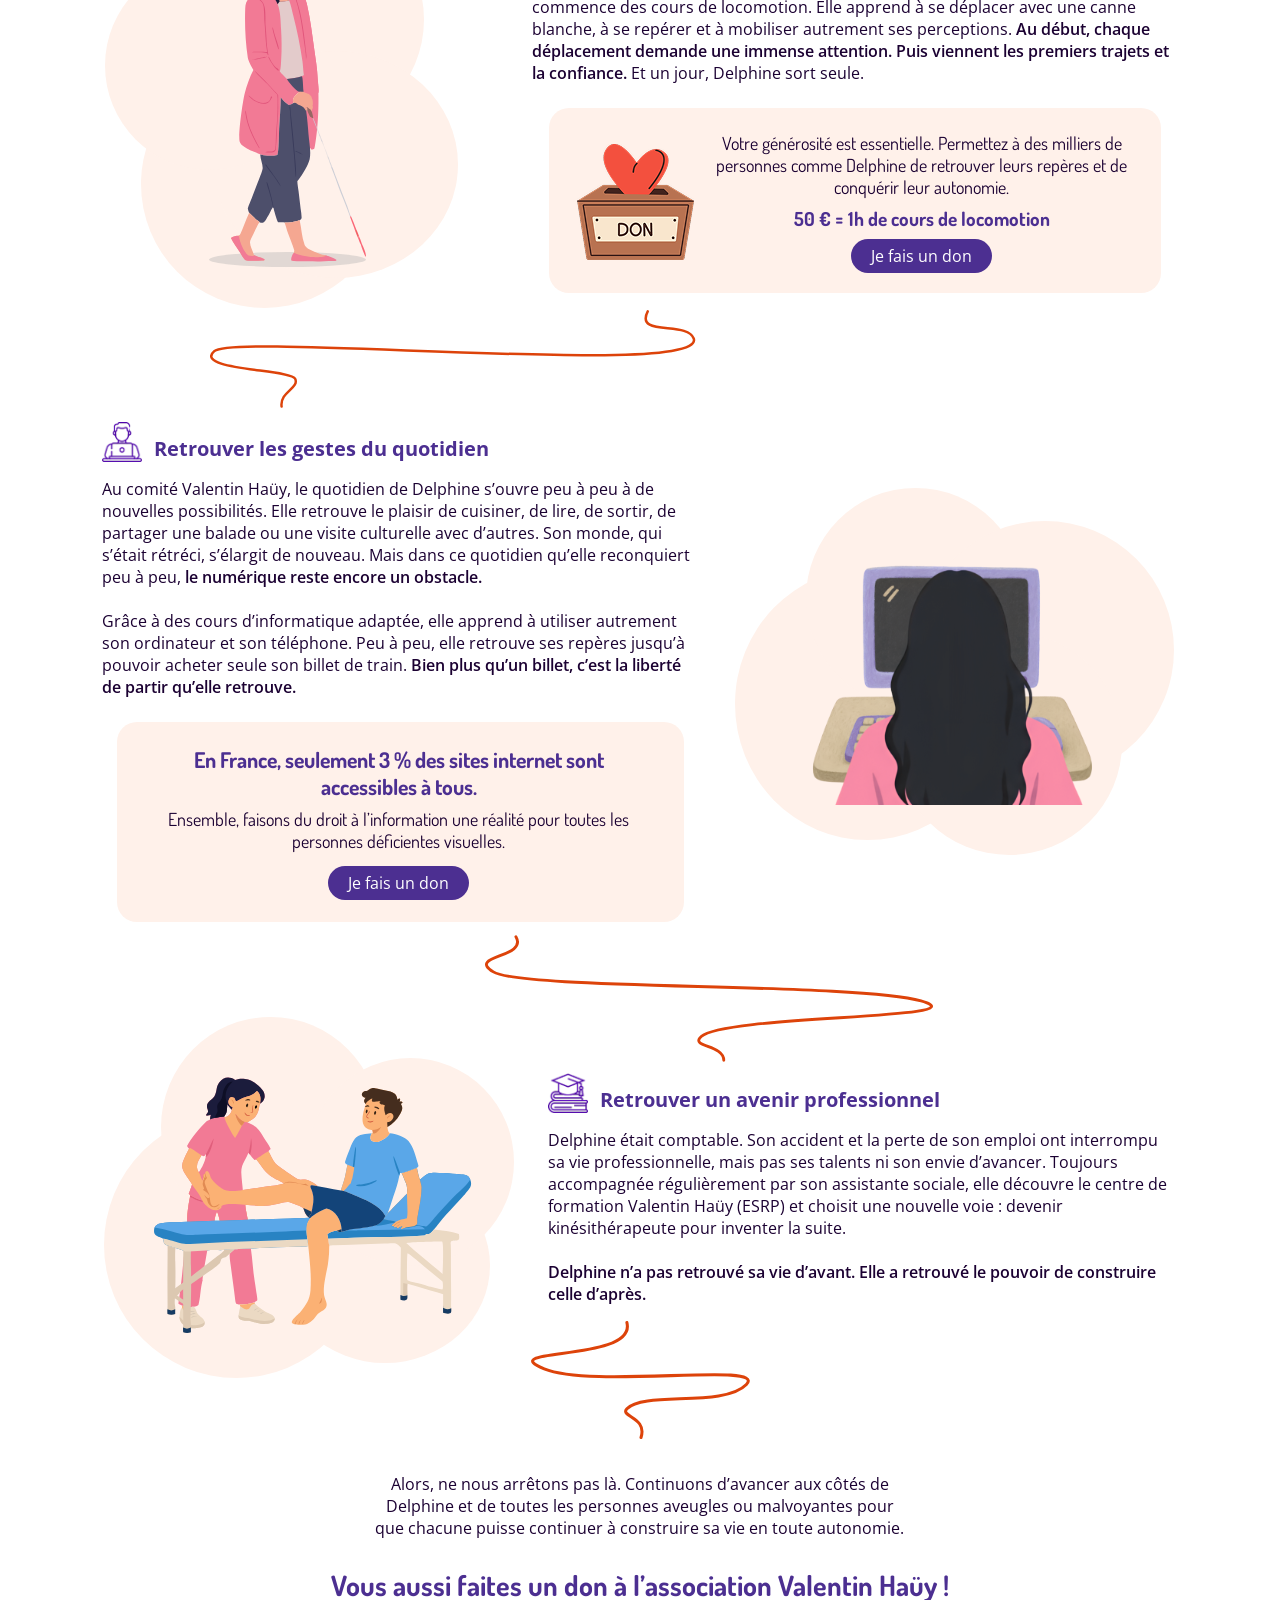
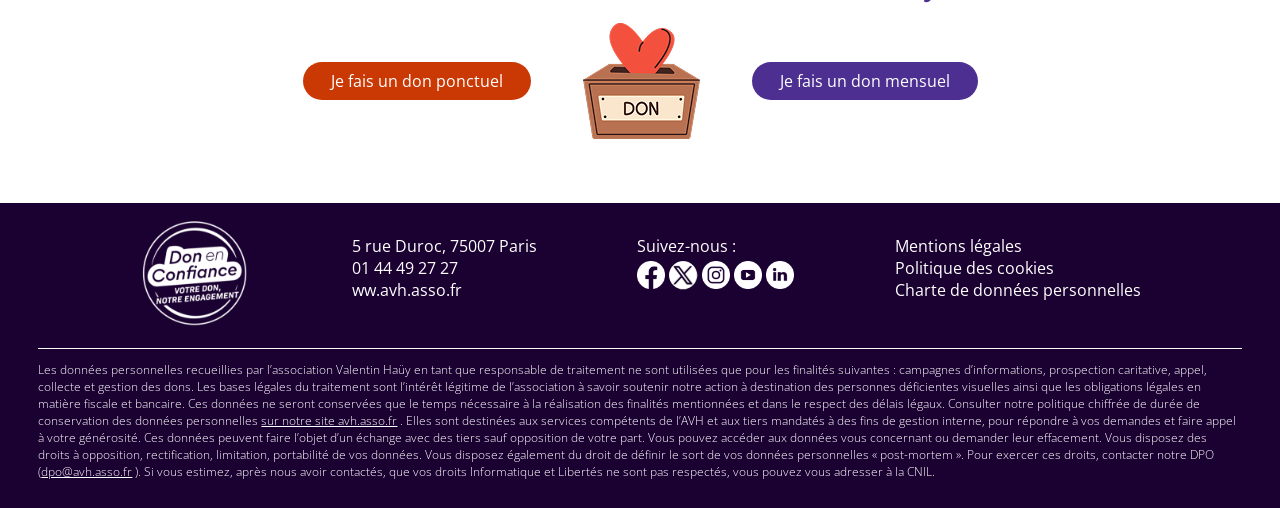
==== commit 479068eb: "Update index.html" ====
--- a/index.html
+++ b/index.html
@@ -206,7 +206,7 @@
                     <div class="textDon">
                         <p>Votre générosité est essentielle. Permettez à des milliers de personnes comme Delphine de retrouver leurs repères et de conquérir leur autonomie.</p>
                         <p class="equivalence">50 € = 1h de cours de locomotion</p>
-                        <a href="https://donner.avh.asso.fr/ponctuel/?from=W26GDN&utm_source=lp&utm_medium=organic&utm_campaign=vmv26" class="CTA_secondaire CTA_violet" target='_blank'>Je donne</a>
+                        <a href="https://donner.avh.asso.fr/ponctuel/?from=W26GDN&utm_source=lp&utm_medium=organic&utm_campaign=vmv26" class="CTA_secondaire CTA_violet" target='_blank'>Je fais un don</a>
                     </div>
                 </div>
                 <a href="#summary" class="skip-to-summary"> Retour au sommaire</a>
@@ -228,7 +228,7 @@
                 <div class="petitionContainer">
                     <p class="titlePetition">En France, seulement 3 % des sites internet sont accessibles à tous.</p>
                     <p>Ensemble, faisons du droit à l’information une réalité pour toutes les personnes déficientes visuelles.</p>
-                    <a href="https://donner.avh.asso.fr/ponctuel/?from=W26GDN&utm_source=lp&utm_medium=organic&utm_campaign=vmv26" class="CTA_secondaire CTA_violet" target='_blank'>Je donne</a>
+                    <a href="https://donner.avh.asso.fr/ponctuel/?from=W26GDN&utm_source=lp&utm_medium=organic&utm_campaign=vmv26" class="CTA_secondaire CTA_violet" target='_blank'>Je fais un don</a>
                 </div>
                 <a href="#summary" class="skip-to-summary"> Retour au sommaire</a>
             </div>
@@ -281,4 +281,4 @@
     </script>
 
 </body>
-</html>+</html>
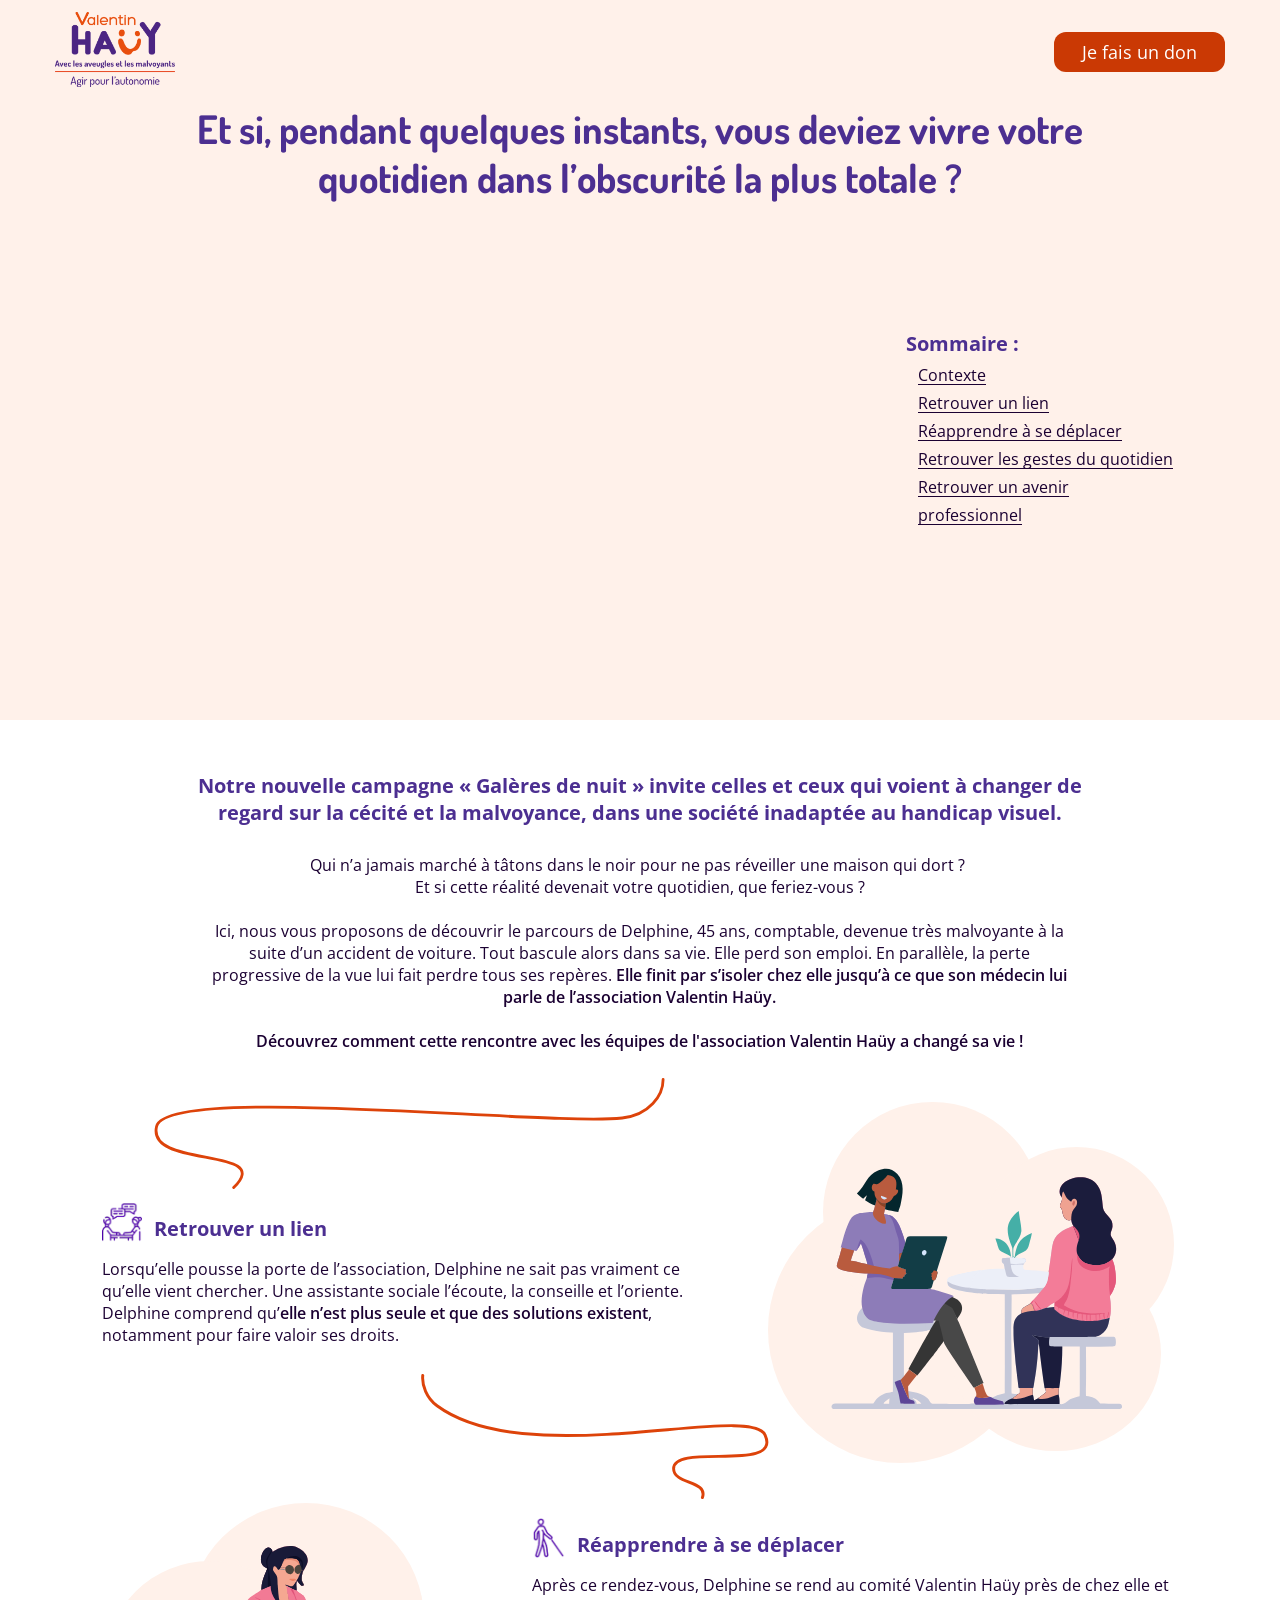
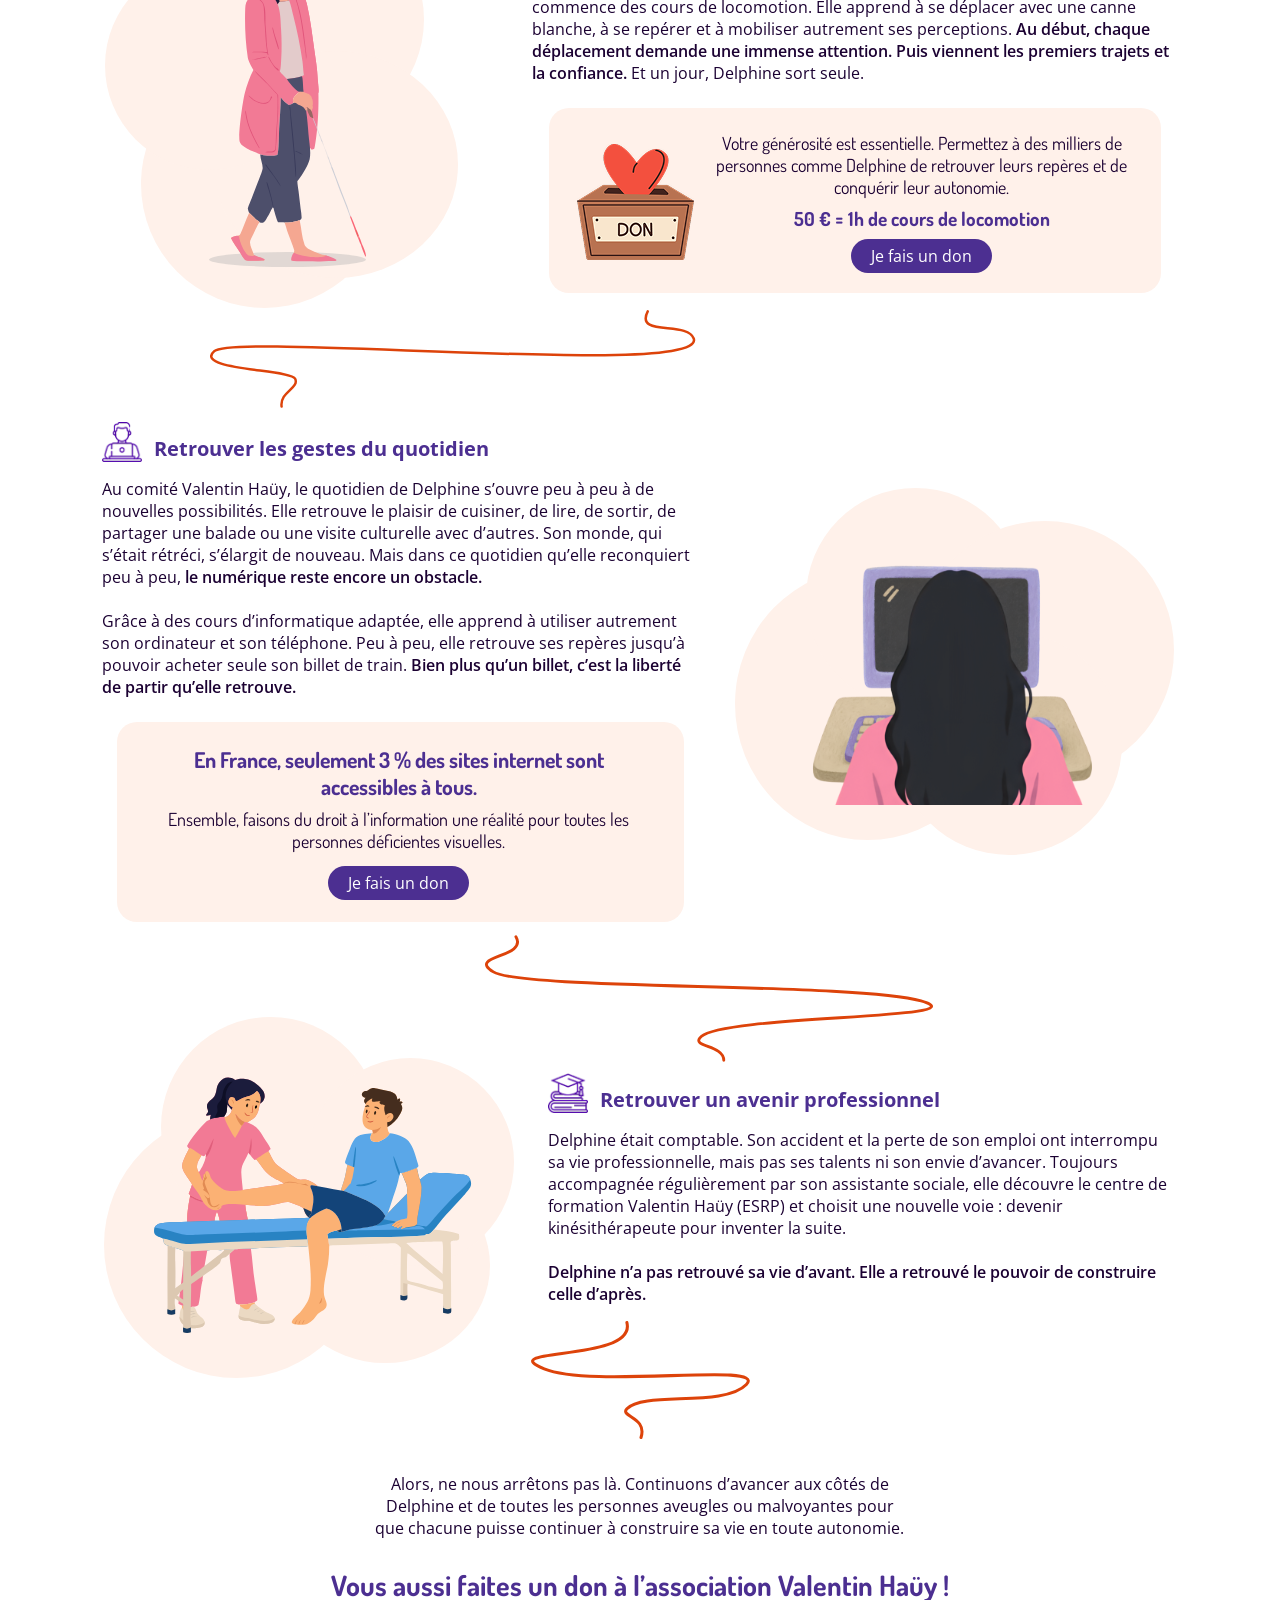
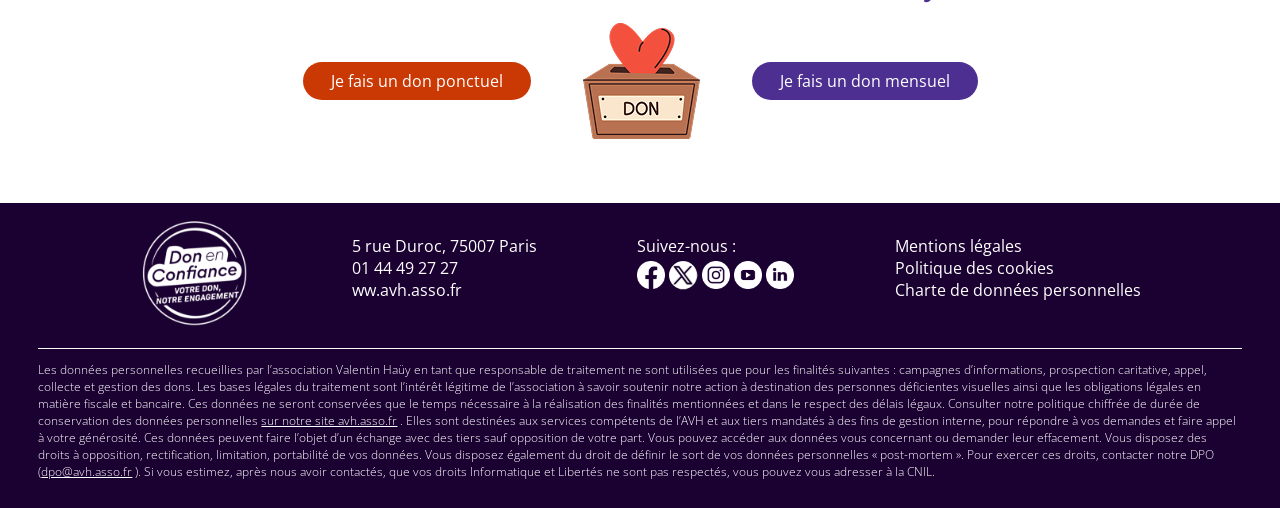
==== commit 66eb617b: "Update index.html" ====
--- a/index.html
+++ b/index.html
@@ -175,7 +175,7 @@
             <p>Qui n’a jamais marché à tâtons dans le noir pour ne pas réveiller une maison qui dort ? 
                 <br>Et si cette réalité devenait votre quotidien, que feriez-vous ?
             <br>
-            <br>Ici, nous vous proposons de partager l’expérience de Delphine, 45 ans, comptable, devenue très malvoyante à la suite d’un accident de voiture. Tout bascule alors dans sa vie. Elle perd son emploi. En parallèle, la perte progressive de la vue lui fait perdre tous ses repères. <span class="textGras">Elle finit par s’isoler chez elle jusqu’à ce que son médecin lui parle de l’association Valentin Haüy.</span>
+            <br>Ici, nous vous proposons de découvrir le parcours de Delphine, 45 ans, comptable, devenue très malvoyante à la suite d’un accident de voiture. Tout bascule alors dans sa vie. Elle perd son emploi. En parallèle, la perte progressive de la vue lui fait perdre tous ses repères. <span class="textGras">Elle finit par s’isoler chez elle jusqu’à ce que son médecin lui parle de l’association Valentin Haüy.</span>
             <br>
             <br>
             <span class="textGras">Découvrez comment cette rencontre avec les équipes de l'association Valentin Haüy a changé sa vie !</span></p>
